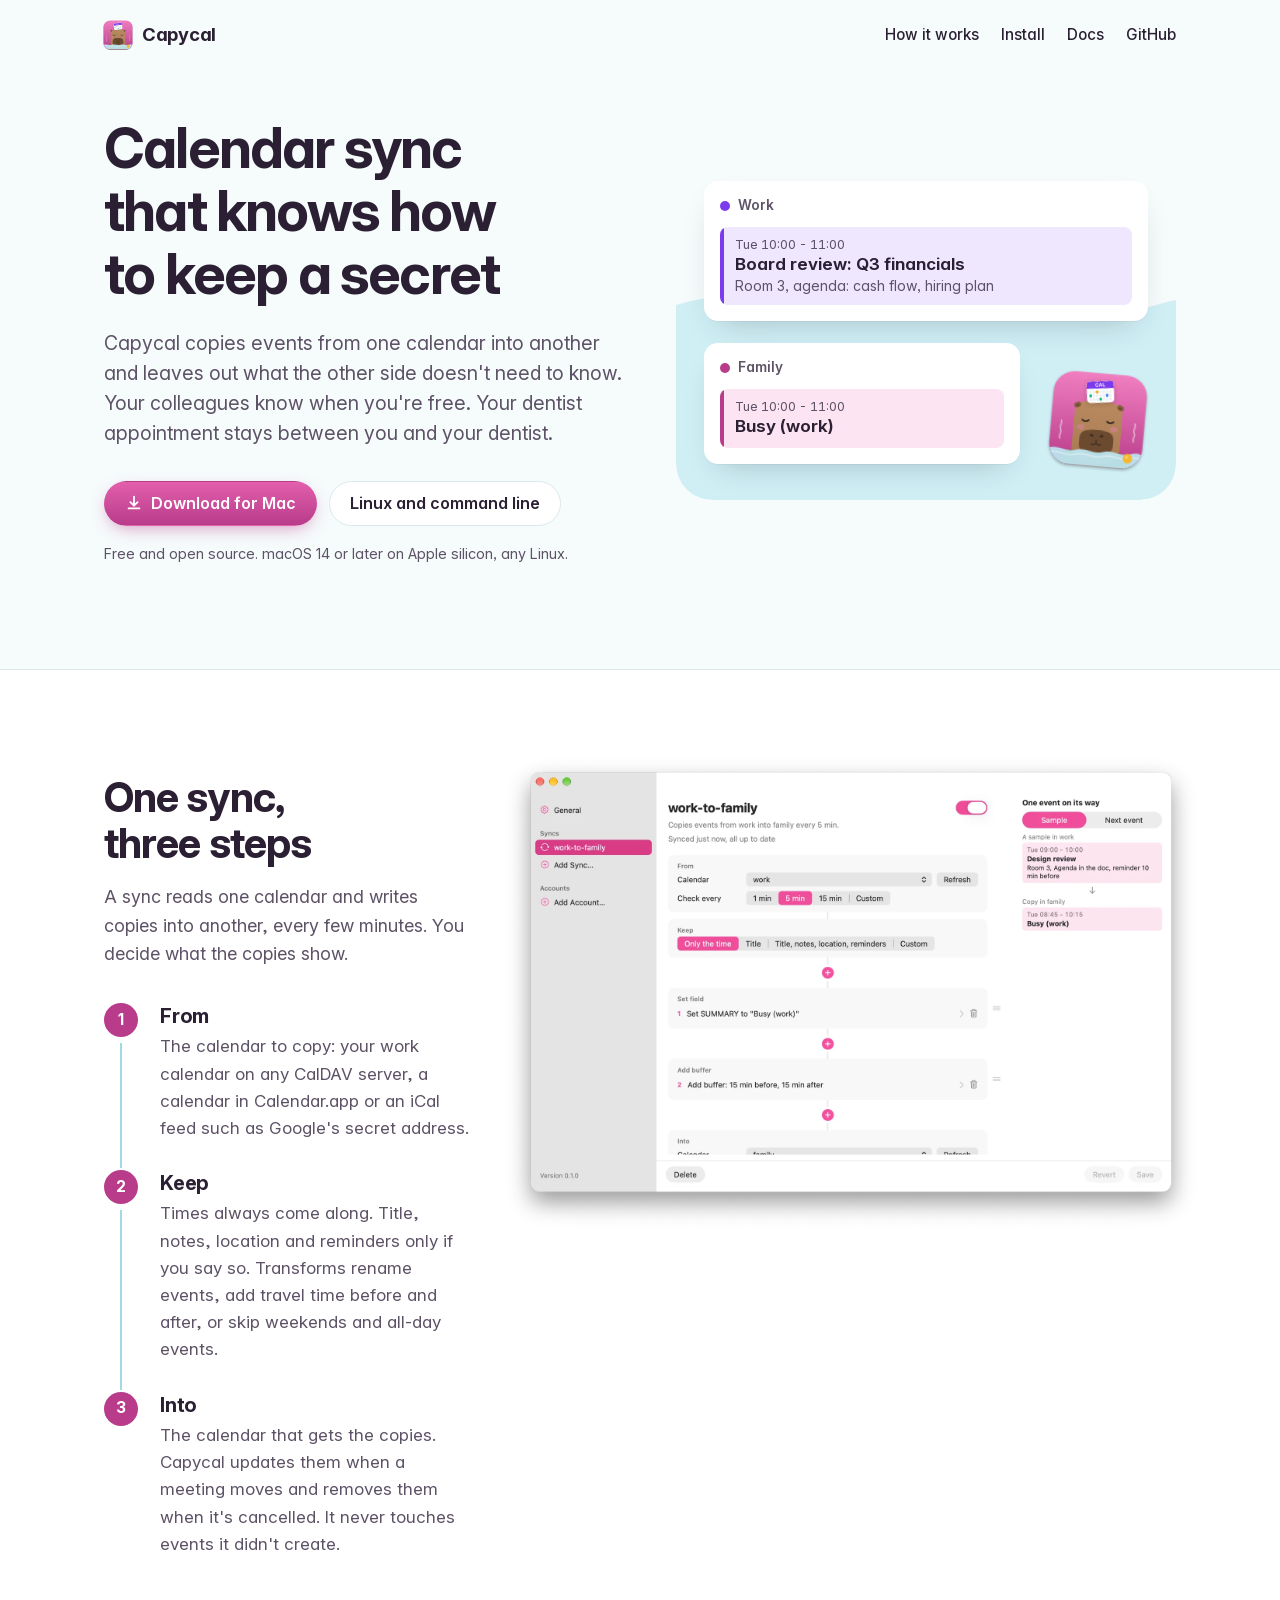
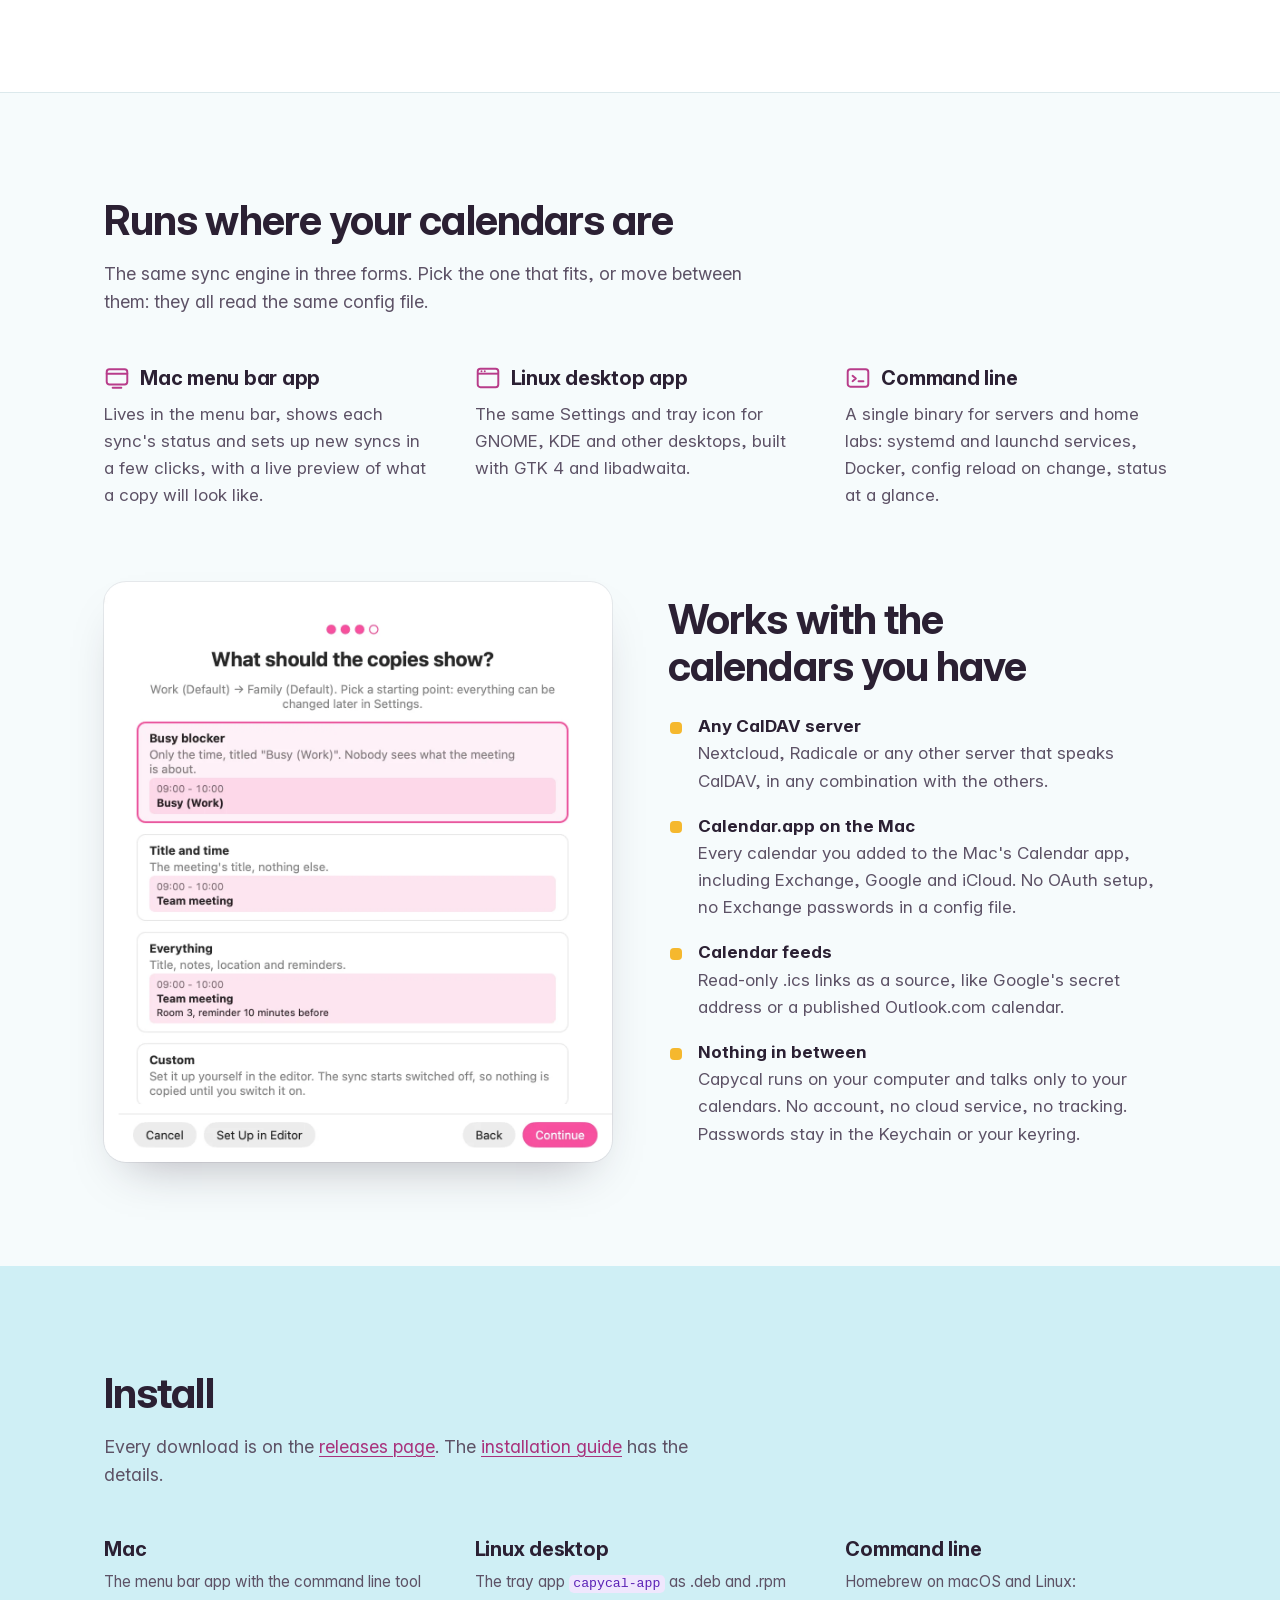
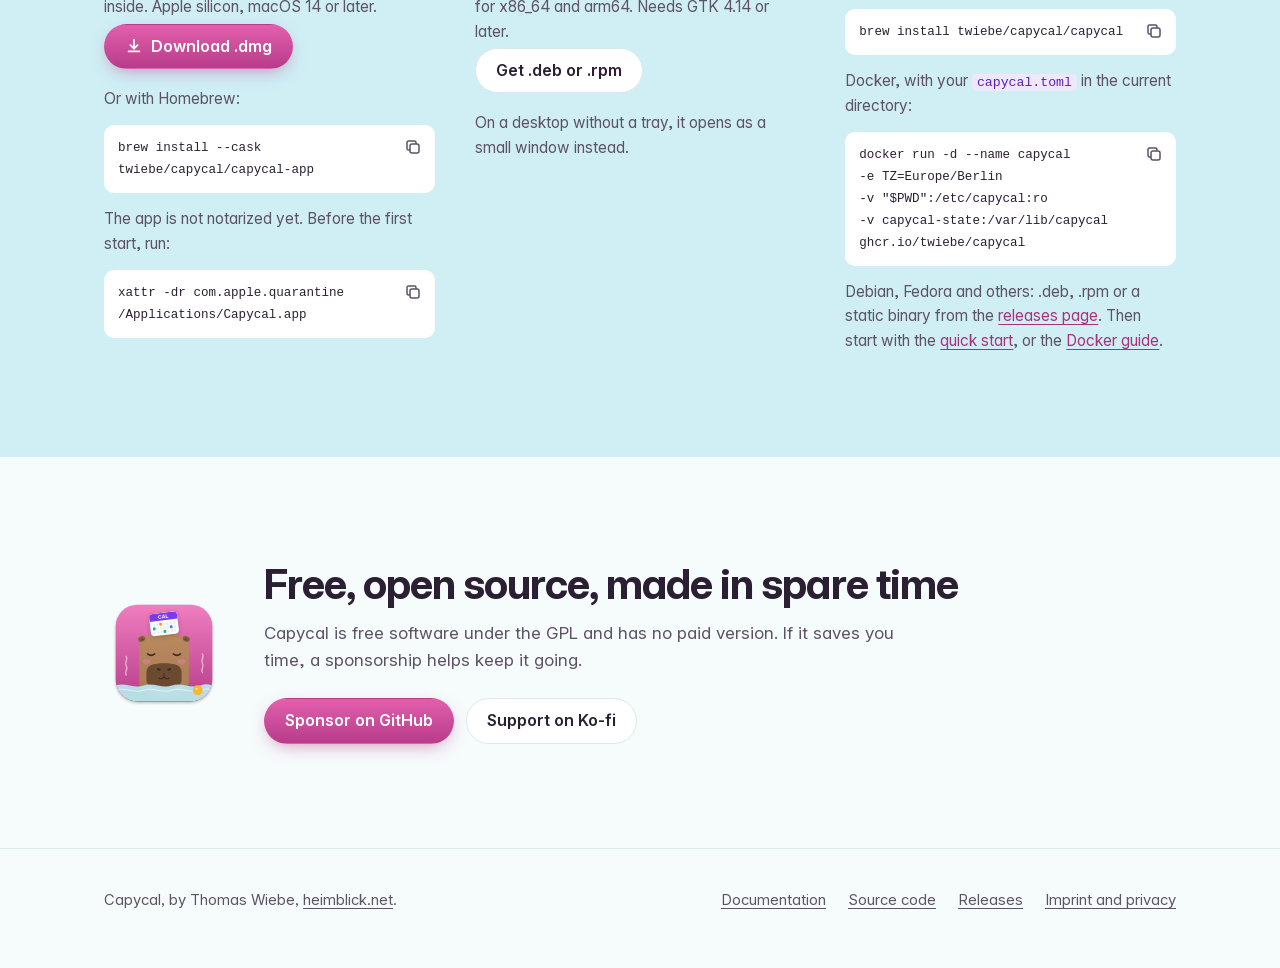
==== index.html @ a3ecf4fa "Wrap install commands only between their arguments The Docker command goes on one line, so it copies" ====
<!doctype html>
<html lang="en">
<head>
<meta charset="utf-8">
<meta name="viewport" content="width=device-width, initial-scale=1">
<title>Capycal - calendar sync that keeps a secret</title>
<meta name="description" content="Capycal copies events from one calendar into another and leaves out what the other side doesn't need to know. Menu bar app for the Mac, tray app for Linux, CLI for servers. Free and open source.">
<meta property="og:title" content="Capycal">
<meta property="og:description" content="Calendar sync that knows how to keep a secret.">
<meta property="og:image" content="https://capycal.app/assets/icon-256.png">
<meta property="og:url" content="https://capycal.app/">
<meta name="theme-color" content="#f6fbfc">
<link rel="icon" href="assets/favicon.svg" type="image/svg+xml">
<link rel="icon" href="assets/favicon.png" type="image/png">
<link rel="preload" href="assets/fonts/InterVariable.woff2" as="font" type="font/woff2" crossorigin>
<link rel="stylesheet" href="assets/site.css">
</head>
<body>
<a class="skip" href="#main">Skip to content</a>

<header class="site-header">
  <div class="wrap">
    <a class="brand" href="./"><img src="assets/icon.svg" alt="" width="36" height="36">Capycal</a>
    <nav class="site-nav" aria-label="Main">
      <a href="#how">How it works</a>
      <a href="#install">Install</a>
      <a href="docs/">Docs</a>
      <a href="https://github.com/twiebe/capycal">GitHub</a>
    </nav>
  </div>
</header>

<main id="main">
  <section class="hero">
    <div class="wrap">
      <div class="hero-text">
        <h1>Calendar sync that knows how to keep a secret</h1>
        <p class="lead">Capycal copies events from one calendar into another and leaves out what the other side doesn't need to know. Your colleagues know when you're free. Your dentist appointment stays between you and your dentist.</p>
        <div class="hero-actions">
          <a class="button button-primary" href="https://github.com/twiebe/capycal/releases/latest">
            <svg viewBox="0 0 20 20" aria-hidden="true"><path d="M10 3v10m0 0l-4-4m4 4l4-4M4 16h12" fill="none" stroke="currentColor" stroke-width="2" stroke-linecap="round" stroke-linejoin="round"/></svg>
            Download for Mac
          </a>
          <a class="button button-quiet" href="#install">Linux and command line</a>
        </div>
        <p class="hero-note">Free and open source. macOS 14 or later on Apple silicon, any Linux.</p>
      </div>

      <div class="spring" aria-label="Example: a meeting in the Work calendar is copied into the Family calendar as Busy (work)" role="img">
        <div class="calendars" aria-hidden="true">
          <div class="calendar">
            <div class="calendar-name">Work</div>
            <div class="event">
              <span class="event-time">Tue 10:00 - 11:00</span>
              <span class="event-title">Board review: Q3 financials</span>
              <span class="event-detail">Room 3, agenda: cash flow, hiring plan</span>
            </div>
          </div>
              <div class="family-row">
          <div class="calendar calendar-family">
            <svg class="wisps" viewBox="0 0 160 70"><path d="M30 66c-10-12 10-18 0-30s8-18 2-28"/><path d="M80 66c-10-12 10-18 0-30s8-18 2-28"/><path d="M130 66c-10-12 10-18 0-30s8-18 2-28"/></svg>
            <div class="calendar-name">Family</div>
            <div class="event">
              <span class="event-time">Tue 10:00 - 11:00</span>
              <span class="event-titles">
                <span class="event-title private">Board review: Q3 financials</span>
                <span class="event-title event-busy">Busy (work)</span>
              </span>
              <span class="event-more"><span class="event-detail private">Room 3, agenda: cash flow, hiring plan</span></span>
            </div>
          </div>
          <img class="spring-icon" src="assets/icon.svg" alt="" width="128" height="128">
          </div>
        </div>
      </div>
    </div>
  </section>

  <section class="section how" id="how">
    <div class="wrap">
      <div>
        <div class="section-head">
          <h2>One sync, three steps</h2>
          <p>A sync reads one calendar and writes copies into another, every few minutes. You decide what the copies show.</p>
        </div>
        <ol class="steps">
          <li>
            <h3>From</h3>
            <p>The calendar to copy: your work calendar on any CalDAV server, a calendar in Calendar.app or an iCal feed such as Google's secret address.</p>
          </li>
          <li>
            <h3>Keep</h3>
            <p>Times always come along. Title, notes, location and reminders only if you say so. Transforms rename events, add travel time before and after, or skip weekends and all-day events.</p>
          </li>
          <li>
            <h3>Into</h3>
            <p>The calendar that gets the copies. Capycal updates them when a meeting moves and removes them when it's cancelled. It never touches events it didn't create.</p>
          </li>
        </ol>
      </div>
      <figure class="shot shot-window">
        <img src="assets/shots/settings.webp" width="1818" height="1248" alt="Capycal Settings on the Mac: the sync work-to-family copies events from work into family every 5 minutes, keeps only the time, sets the title to Busy (work) and adds 15 minutes before and after. A preview shows Design review from 09:00 to 10:00 becoming Busy (work) from 08:45 to 10:15." loading="lazy">
      </figure>
    </div>
  </section>

  <section class="section" id="features">
    <div class="wrap">
      <div class="section-head">
        <h2>Runs where your calendars are</h2>
        <p>The same sync engine in three forms. Pick the one that fits, or move between them: they all read the same config file.</p>
      </div>
      <div class="platforms">
        <div class="platform">
          <h3><svg viewBox="0 0 24 24" aria-hidden="true"><rect x="2.5" y="4" width="19" height="14" rx="2.5" fill="none" stroke="currentColor" stroke-width="1.8"/><path d="M2.5 8h19M8 21h8" fill="none" stroke="currentColor" stroke-width="1.8" stroke-linecap="round"/></svg>Mac menu bar app</h3>
          <p>Lives in the menu bar, shows each sync's status and sets up new syncs in a few clicks, with a live preview of what a copy will look like.</p>
        </div>
        <div class="platform">
          <h3><svg viewBox="0 0 24 24" aria-hidden="true"><rect x="2.5" y="3.5" width="19" height="17" rx="2.5" fill="none" stroke="currentColor" stroke-width="1.8"/><path d="M2.5 8h19" fill="none" stroke="currentColor" stroke-width="1.8"/><circle cx="6" cy="5.8" r="0.9" fill="currentColor"/><circle cx="9" cy="5.8" r="0.9" fill="currentColor"/></svg>Linux desktop app</h3>
          <p>The same Settings and tray icon for GNOME, KDE and other desktops, built with GTK 4 and libadwaita.</p>
        </div>
        <div class="platform">
          <h3><svg viewBox="0 0 24 24" aria-hidden="true"><rect x="2.5" y="4" width="19" height="16" rx="2.5" fill="none" stroke="currentColor" stroke-width="1.8"/><path d="M7 10l3 2.5L7 15M12.5 15H17" fill="none" stroke="currentColor" stroke-width="1.8" stroke-linecap="round" stroke-linejoin="round"/></svg>Command line</h3>
          <p>A single binary for servers and home labs: systemd and launchd services, Docker, config reload on change, status at a glance.</p>
        </div>
      </div>

      <div class="sources">
        <figure class="shot shot-sheet">
          <img src="assets/shots/wizard.webp" width="1120" height="1280" alt="The new sync assistant asks what the copies should show: Busy blocker (only the time, titled Busy (Work)), Title and time, Everything, or Custom. Each choice shows a preview of the copy." loading="lazy">
        </figure>
        <div>
          <h2>Works with the calendars you have</h2>
          <ul class="facts">
            <li><strong>Any CalDAV server</strong><span>Nextcloud, Radicale or any other server that speaks CalDAV, in any combination with the others.</span></li>
            <li><strong>Calendar.app on the Mac</strong><span>Every calendar you added to the Mac's Calendar app, including Exchange, Google and iCloud. No OAuth setup, no Exchange passwords in a config file.</span></li>
            <li><strong>Calendar feeds</strong><span>Read-only .ics links as a source, like Google's secret address or a published Outlook.com calendar.</span></li>
            <li><strong>Nothing in between</strong><span>Capycal runs on your computer and talks only to your calendars. No account, no cloud service, no tracking. Passwords stay in the Keychain or your keyring.</span></li>
          </ul>
        </div>
      </div>
    </div>
  </section>

  <section class="section install" id="install">
    <div class="wrap">
      <div class="section-head">
        <h2>Install</h2>
        <p>Every download is on the <a href="https://github.com/twiebe/capycal/releases/latest">releases page</a>. The <a href="docs/installation.html">installation guide</a> has the details.</p>
      </div>
      <div class="install-grid">
        <div>
          <h3>Mac</h3>
          <p>The menu bar app with the command line tool inside. Apple silicon, macOS 14 or later.</p>
          <a class="button button-primary" href="https://github.com/twiebe/capycal/releases/latest">
            <svg viewBox="0 0 20 20" aria-hidden="true"><path d="M10 3v10m0 0l-4-4m4 4l4-4M4 16h12" fill="none" stroke="currentColor" stroke-width="2" stroke-linecap="round" stroke-linejoin="round"/></svg>
            Download .dmg
          </a>
          <p>Or with Homebrew:</p>
          <div class="cmd"><pre><code>brew install --cask <span>twiebe/capycal/capycal-app</span></code></pre></div>
          <p>The app is not notarized yet. Before the first start, run:</p>
          <div class="cmd"><pre><code>xattr -dr com.apple.quarantine /Applications/Capycal.app</code></pre></div>
        </div>
        <div>
          <h3>Linux desktop</h3>
          <p>The tray app <code>capycal-app</code> as .deb and .rpm for x86_64 and arm64. Needs GTK 4.14 or later.</p>
          <a class="button button-quiet" href="https://github.com/twiebe/capycal/releases/latest">Get .deb or .rpm</a>
          <p>On a desktop without a tray, it opens as a small window instead.</p>
        </div>
        <div>
          <h3>Command line</h3>
          <p>Homebrew on macOS and Linux:</p>
          <div class="cmd"><pre><code>brew install twiebe/capycal/capycal</code></pre></div>
          <p>Docker, with your <code>capycal.toml</code> in the current directory:</p>
          <div class="cmd"><pre><code><span>docker run -d</span> <span>--name capycal</span> <span>-e TZ=Europe/Berlin</span> <span>-v "$PWD":/etc/capycal:ro</span> <span>-v capycal-state:/var/lib/capycal</span> <span>ghcr.io/twiebe/capycal</span></code></pre></div>
          <p>Debian, Fedora and others: .deb, .rpm or a static binary from the <a href="https://github.com/twiebe/capycal/releases/latest">releases page</a>. Then start with the <a href="docs/cli/quick-start.html">quick start</a>, or the <a href="docs/cli/server.html#docker">Docker guide</a>.</p>
        </div>
      </div>
    </div>
  </section>

  <section class="section sponsor" id="sponsor">
    <div class="wrap">
      <img src="assets/icon.svg" alt="" width="120" height="120">
      <div>
        <h2>Free, open source, made in spare time</h2>
        <p>Capycal is free software under the GPL and has no paid version. If it saves you time, a sponsorship helps keep it going.</p>
        <div class="hero-actions">
          <a class="button button-primary" href="https://github.com/sponsors/twiebe">Sponsor on GitHub</a>
          <a class="button button-quiet" href="https://ko-fi.com/thomaswiebe">Support on Ko-fi</a>
        </div>
      </div>
    </div>
  </section>
</main>

<footer class="site-footer">
  <div class="wrap">
    <p>Capycal, by Thomas Wiebe, <a href="https://heimblick.net">heimblick.net</a>.</p>
    <nav aria-label="Footer">
      <a href="docs/">Documentation</a>
      <a href="https://github.com/twiebe/capycal">Source code</a>
      <a href="https://github.com/twiebe/capycal/releases">Releases</a>
      <a href="imprint.html">Imprint and privacy</a>
    </nav>
  </div>
</footer>

<script src="assets/copy.js" defer></script>
</body>
</html>
---- assets/site.css ----
/* Capycal website. Colors from the app icon: the pink squircle, the violet
   calendar, the capybara's fur and the hot spring it sits in. */

@font-face {
    font-family: "Inter";
    font-style: normal;
    font-weight: 100 900;
    font-display: swap;
    src: url("fonts/InterVariable.woff2") format("woff2");
}

:root {
    --steam: #f6fbfc;
    --onsen: #cfeff5;
    --onsen-deep: #9fdbe6;
    --ink: #2b2033;
    --ink-soft: #5d5266;
    --line: #dce9ec;
    --violet: #7c3aed;
    --violet-soft: #efe7fd;
    --magenta: #b83c8a;
    --magenta-text: #a8327c;
    --pink: #f07ec0;
    --pink-soft: #fce4f2;
    --yuzu: #f5b82e;
    --fur: #a87a52;
    --white: #ffffff;
    --radius: 14px;
    --wrap: 1120px;
}

*,
*::before,
*::after {
    box-sizing: border-box;
}

html {
    -webkit-text-size-adjust: 100%;
    scroll-padding-top: 24px;
}

body {
    margin: 0;
    background: var(--steam);
    color: var(--ink);
    font-family: "Inter", system-ui, -apple-system, "Segoe UI", sans-serif;
    font-feature-settings: "cv11", "ss03";
    font-size: 17px;
    line-height: 1.6;
}

img {
    max-width: 100%;
    height: auto;
}

a {
    color: var(--magenta-text);
    text-underline-offset: 0.18em;
    text-decoration-thickness: 1px;
}
a:hover {
    text-decoration-thickness: 2px;
}

:focus-visible {
    outline: 3px solid var(--violet);
    outline-offset: 3px;
    border-radius: 6px;
}

h1,
h2,
h3 {
    font-optical-sizing: auto;
    font-weight: 700;
    line-height: 1.12;
    letter-spacing: -0.022em;
    margin: 0;
    text-wrap: balance;
}
h1 {
    font-size: clamp(2.3rem, 1.5rem + 3vw, 3.5rem);
    letter-spacing: -0.032em;
}
h2 {
    font-size: clamp(1.9rem, 1.3rem + 2vw, 2.6rem);
}
h3 {
    font-size: 1.25rem;
    letter-spacing: -0.012em;
}
p {
    margin: 0;
}

code,
pre {
    font-family: ui-monospace, "SF Mono", "Cascadia Code", Menlo, Consolas, monospace;
    font-size: 0.86em;
}
:not(pre) > code {
    background: var(--violet-soft);
    color: #5b21b6;
    padding: 0.1em 0.35em;
    border-radius: 5px;
}

.wrap {
    max-width: var(--wrap);
    margin: 0 auto;
    padding: 0 24px;
}

.skip {
    position: absolute;
    left: -999px;
}
.skip:focus {
    left: 16px;
    top: 16px;
    z-index: 10;
    background: var(--white);
    padding: 8px 12px;
}

/* Header */

.site-header .wrap {
    display: flex;
    align-items: center;
    gap: 24px;
    padding-top: 20px;
    padding-bottom: 20px;
}
.brand {
    display: flex;
    align-items: center;
    gap: 10px;
    color: var(--ink);
    font-weight: 700;
    font-size: 1.15rem;
    letter-spacing: -0.015em;
    text-decoration: none;
    margin-right: auto;
}
.brand img {
    width: 36px;
    height: 36px;
    margin: -4px;
}
.site-nav {
    display: flex;
    gap: 22px;
    font-size: 0.95rem;
    font-weight: 500;
}
.site-nav a {
    color: var(--ink);
    text-decoration: none;
}
.site-nav a:hover {
    color: var(--magenta-text);
}

/* Buttons */

.button {
    display: inline-flex;
    align-items: center;
    gap: 8px;
    padding: 12px 20px;
    border-radius: 999px;
    font-weight: 600;
    font-size: 1rem;
    line-height: 1.2;
    text-decoration: none;
    border: 1.5px solid transparent;
    transition: transform 0.12s ease, box-shadow 0.12s ease;
}
.button:hover {
    transform: translateY(-1px);
}
.button-primary {
    background: linear-gradient(180deg, #e25fac 0%, var(--magenta) 100%);
    color: var(--white);
    box-shadow: 0 6px 18px -6px rgba(184, 60, 138, 0.6);
}
.button-primary:hover {
    box-shadow: 0 10px 22px -8px rgba(184, 60, 138, 0.7);
}
.button-quiet {
    background: var(--white);
    color: var(--ink);
    border-color: var(--line);
}
.button-quiet:hover {
    border-color: var(--pink);
}
.button svg {
    width: 18px;
    height: 18px;
    flex: none;
}

/* Hero */

.hero {
    position: relative;
    padding: 48px 0 104px;
}
.hero .wrap {
    display: grid;
    grid-template-columns: minmax(0, 1.05fr) minmax(0, 1fr);
    gap: 48px;
    align-items: center;
}
.hero h1 {
    max-width: 13em;
}
.lead {
    margin-top: 22px;
    font-size: 1.22rem;
    line-height: 1.55;
    color: var(--ink-soft);
    max-width: 32em;
}
.hero-actions {
    display: flex;
    flex-wrap: wrap;
    gap: 12px;
    margin-top: 32px;
}
.hero-note {
    margin-top: 16px;
    font-size: 0.9rem;
    color: var(--ink-soft);
}

/* The hot spring: an aqua pool with a wavy surface. The capybara sits in it
   next to the copy and watches a private meeting turn into a busy block */
.spring {
    position: relative;
    align-self: start;
    margin-top: 64px;
    padding: 0 28px 36px;
}
.spring::before {
    content: "";
    position: absolute;
    inset: 112px 0 0 0;
    background: var(--onsen);
    border-radius: 0 0 36px 36px;
    -webkit-mask: url("wave.svg") top left / 240px 24px repeat-x, linear-gradient(#000, #000) 0 23px / 100% 100% no-repeat;
    mask: url("wave.svg") top left / 240px 24px repeat-x, linear-gradient(#000, #000) 0 23px / 100% 100% no-repeat;
}
.family-row {
    display: flex;
    align-items: flex-end;
    gap: 20px;
}
.family-row .calendar {
    flex: 1;
}
.spring-icon {
    flex: none;
    width: 116px;
    height: 116px;
    margin: 0 -8px -14px 0;
    transform: rotate(5deg);
}
.calendars {
    position: relative;
    display: grid;
    gap: 22px;
}
.calendar {
    background: var(--white);
    border-radius: var(--radius);
    padding: 14px 16px 16px;
    box-shadow: 0 1px 0 rgba(43, 32, 51, 0.04), 0 14px 32px -16px rgba(43, 32, 51, 0.28);
}
.calendar-name {
    display: flex;
    align-items: center;
    gap: 8px;
    font-size: 0.85rem;
    font-weight: 600;
    color: var(--ink-soft);
    margin-bottom: 10px;
}
.calendar-name::before {
    content: "";
    width: 10px;
    height: 10px;
    border-radius: 50%;
    background: var(--dot, var(--violet));
}
.calendar-family {
    --dot: var(--magenta);
}
.event {
    position: relative;
    display: grid;
    border-radius: 8px;
    padding: 9px 12px 10px 15px;
    background: var(--violet-soft);
    line-height: 1.35;
    overflow: hidden;
}
.event::before {
    content: "";
    position: absolute;
    inset: 0 auto 0 0;
    width: 4px;
    background: var(--violet);
}
.event-time {
    font-size: 0.8rem;
    color: var(--ink-soft);
    font-variant-numeric: tabular-nums;
}
.event-title {
    font-weight: 650;
}
.event-detail {
    font-size: 0.88rem;
    color: var(--ink-soft);
}
.calendar-family .event {
    background: var(--pink-soft);
}
.calendar-family .event::before {
    background: var(--magenta);
}
.calendar {
    position: relative;
}
.event-titles {
    display: grid;
}
.event-titles > * {
    grid-area: 1 / 1;
}
.event-more {
    display: grid;
    grid-template-rows: 0fr;
}
.event-more > * {
    min-height: 0;
    overflow: hidden;
}

/* One load sequence: the copy arrives with all details, then everything
   private steams off and "Busy (work)" stays */
.calendar-family .private {
    visibility: hidden;
}
@media (prefers-reduced-motion: no-preference) {
    .calendar-family {
        animation: arrive 0.7s cubic-bezier(0.2, 0.8, 0.2, 1) 0.4s both;
    }
    .calendar-family .private {
        visibility: visible;
        animation: steam 1s ease-in 1.6s both;
    }
    .calendar-family .event-more .private {
        animation-delay: 1.8s;
    }
    .event-more {
        animation: collapse 0.5s ease-in-out 2.6s both;
    }
    .event-busy {
        animation: settle 0.7s ease-out 2.2s both;
    }
    .wisps path {
        animation: wisp 2.2s ease-out 1.6s both;
    }
    .wisps path:nth-child(2) { animation-delay: 1.85s; }
    .wisps path:nth-child(3) { animation-delay: 2.1s; }
}
@keyframes collapse {
    from { grid-template-rows: 1fr; }
}
@keyframes arrive {
    from { opacity: 0; transform: translateY(-28px); }
}
@keyframes steam {
    to { opacity: 0; transform: translateY(-22px); filter: blur(6px); }
}
@keyframes settle {
    from { opacity: 0; }
}
@keyframes wisp {
    0% { opacity: 0; stroke-dashoffset: 60; }
    35% { opacity: 0.9; }
    100% { opacity: 0; stroke-dashoffset: 0; transform: translateY(-26px); }
}
.wisps {
    position: absolute;
    left: 40px;
    top: -56px;
    width: 160px;
    height: 70px;
    pointer-events: none;
}
.wisps path {
    fill: none;
    stroke: #ffffff;
    stroke-width: 4;
    stroke-linecap: round;
    stroke-dasharray: 60;
    opacity: 0;
}

/* Sections */

.section {
    padding: 104px 0;
}
.section-head {
    max-width: 640px;
    margin-bottom: 48px;
}
.section-head p {
    margin-top: 16px;
    font-size: 1.12rem;
    color: var(--ink-soft);
}

/* How it works: the same From, Keep, Into pipeline as in Settings */

.how {
    background: var(--white);
    border-top: 1px solid var(--line);
    border-bottom: 1px solid var(--line);
}
.how .wrap {
    display: grid;
    grid-template-columns: minmax(0, 0.72fr) minmax(0, 1.28fr);
    gap: 56px;
    align-items: start;
}
.how .section-head {
    margin-bottom: 36px;
}
.steps {
    list-style: none;
    margin: 0;
    padding: 0;
    counter-reset: step;
}
.steps li {
    position: relative;
    counter-increment: step;
    padding: 0 0 30px 56px;
}
.steps li::before {
    content: counter(step);
    position: absolute;
    left: 0;
    top: -2px;
    width: 34px;
    height: 34px;
    border-radius: 50%;
    display: grid;
    place-items: center;
    background: var(--magenta);
    color: var(--white);
    font-weight: 700;
    font-size: 0.95rem;
}
.steps li:not(:last-child)::after {
    content: "";
    position: absolute;
    left: 16px;
    top: 38px;
    bottom: 4px;
    width: 2px;
    background: var(--onsen-deep);
}
.steps h3 {
    margin-bottom: 6px;
}
.steps p {
    color: var(--ink-soft);
}
.shot {
    margin: 0;
}
.shot img {
    display: block;
}
.shot-window {
    margin: -24px -28px -40px -28px;
}
.shot figcaption {
    margin-top: 12px;
    font-size: 0.9rem;
    color: var(--ink-soft);
}

/* Where it runs */

.platforms {
    display: grid;
    grid-template-columns: repeat(3, minmax(0, 1fr));
    gap: 40px;
}
.platform h3 {
    display: flex;
    align-items: center;
    gap: 10px;
    margin-bottom: 10px;
}
.platform h3 svg {
    width: 26px;
    height: 26px;
    color: var(--magenta);
    flex: none;
}
.platform p {
    color: var(--ink-soft);
}

.sources {
    margin-top: 72px;
    display: grid;
    grid-template-columns: minmax(0, 1fr) minmax(0, 1fr);
    gap: 56px;
    align-items: center;
}
.facts {
    list-style: none;
    margin: 24px 0 0;
    padding: 0;
    display: grid;
    gap: 18px;
}
.facts li {
    padding-left: 30px;
    position: relative;
}
.facts li::before {
    content: "";
    position: absolute;
    left: 2px;
    top: 0.5em;
    width: 12px;
    height: 12px;
    border-radius: 4px;
    background: var(--yuzu);
}
.facts strong {
    display: block;
}
.facts span {
    color: var(--ink-soft);
}
.shot-sheet img {
    border-radius: 22px;
    box-shadow: 0 0 0 1px rgba(43, 32, 51, 0.08), 0 24px 48px -24px rgba(43, 32, 51, 0.35);
}

/* Install */

.install {
    background: var(--onsen);
}
.install-grid {
    display: grid;
    grid-template-columns: repeat(3, minmax(0, 1fr));
    gap: 40px;
}
.install-grid h3 {
    margin-bottom: 10px;
}
.install-grid p {
    color: var(--ink-soft);
    font-size: 0.96rem;
}
.install-grid p + p,
.install-grid p + .cmd,
.install-grid .cmd + p,
.install-grid .cmd + .cmd {
    margin-top: 14px;
}
.install-grid .button {
    margin: 4px 0 18px;
}
.cmd {
    position: relative;
}
.cmd pre {
    margin: 0;
    padding: 12px 44px 12px 14px;
    background: var(--white);
    color: var(--ink);
    border-radius: 10px;
    white-space: pre-wrap;
    overflow-wrap: anywhere;
    line-height: 1.5;
}
/* Break a long command only between its arguments */
.cmd pre span {
    white-space: nowrap;
}
.copy {
    position: absolute;
    top: 6px;
    right: 6px;
    width: 32px;
    height: 32px;
    border: 0;
    border-radius: 8px;
    background: transparent;
    color: var(--ink-soft);
    cursor: pointer;
    display: grid;
    place-items: center;
}
.copy:hover {
    background: var(--white);
    color: var(--magenta-text);
}
.copy svg {
    width: 16px;
    height: 16px;
}
.copy[data-done] {
    color: var(--magenta-text);
}
.install-more {
    margin-top: 40px;
    color: var(--ink-soft);
}

/* Sponsor */

.sponsor .wrap {
    display: grid;
    grid-template-columns: auto minmax(0, 1fr);
    gap: 40px;
    align-items: center;
}
.sponsor img {
    width: 120px;
    height: 120px;
}
.sponsor p {
    margin-top: 12px;
    color: var(--ink-soft);
    max-width: 38em;
}
.sponsor .hero-actions {
    margin-top: 24px;
}

/* Footer */

.site-footer {
    padding: 40px 0 56px;
    border-top: 1px solid var(--line);
    font-size: 0.92rem;
    color: var(--ink-soft);
}
.site-footer .wrap {
    display: flex;
    flex-wrap: wrap;
    gap: 12px 28px;
    align-items: center;
}
.site-footer p {
    margin-right: auto;
}
.site-footer nav {
    display: flex;
    flex-wrap: wrap;
    gap: 8px 22px;
}
.site-footer a {
    color: var(--ink-soft);
}
.site-footer a:hover {
    color: var(--magenta-text);
}

/* Text pages: imprint, 404 */

.page {
    padding: 48px 0 104px;
}
.page .wrap {
    max-width: 760px;
}
.page h1 {
    font-size: clamp(2.2rem, 1.6rem + 2vw, 3rem);
    margin-bottom: 32px;
}
.page h2 {
    font-size: 1.5rem;
    margin: 48px 0 12px;
}
.page p + p {
    margin-top: 14px;
}

@media (max-width: 920px) {
    .hero .wrap,
    .how .wrap,
    .sources {
        grid-template-columns: minmax(0, 1fr);
    }
    .hero {
        padding-bottom: 72px;
    }
    .spring {
        max-width: 560px;
        margin-top: 8px;
    }
    .platforms,
    .install-grid {
        grid-template-columns: minmax(0, 1fr);
        gap: 36px;
    }
    .shot-window {
        margin: -16px -18px -28px;
    }
}

@media (max-width: 640px) {
    body {
        font-size: 16px;
    }
    .wrap {
        padding: 0 16px;
    }
    .site-header .wrap {
        flex-wrap: wrap;
        gap: 10px 24px;
    }
    .site-nav {
        gap: 18px;
    }
    .spring {
        padding: 0 12px 24px;
    }
    .spring::before {
        border-radius: 0 0 24px 24px;
    }
    .spring-icon {
        width: 76px;
        height: 76px;
        margin: 0 -4px -8px -6px;
    }
    .section {
        padding: 72px 0;
    }
    .shot-window {
        margin: -10px -12px -18px;
    }
    .sponsor .wrap {
        grid-template-columns: minmax(0, 1fr);
        gap: 20px;
    }
    .sponsor img {
        width: 88px;
        height: 88px;
    }
}
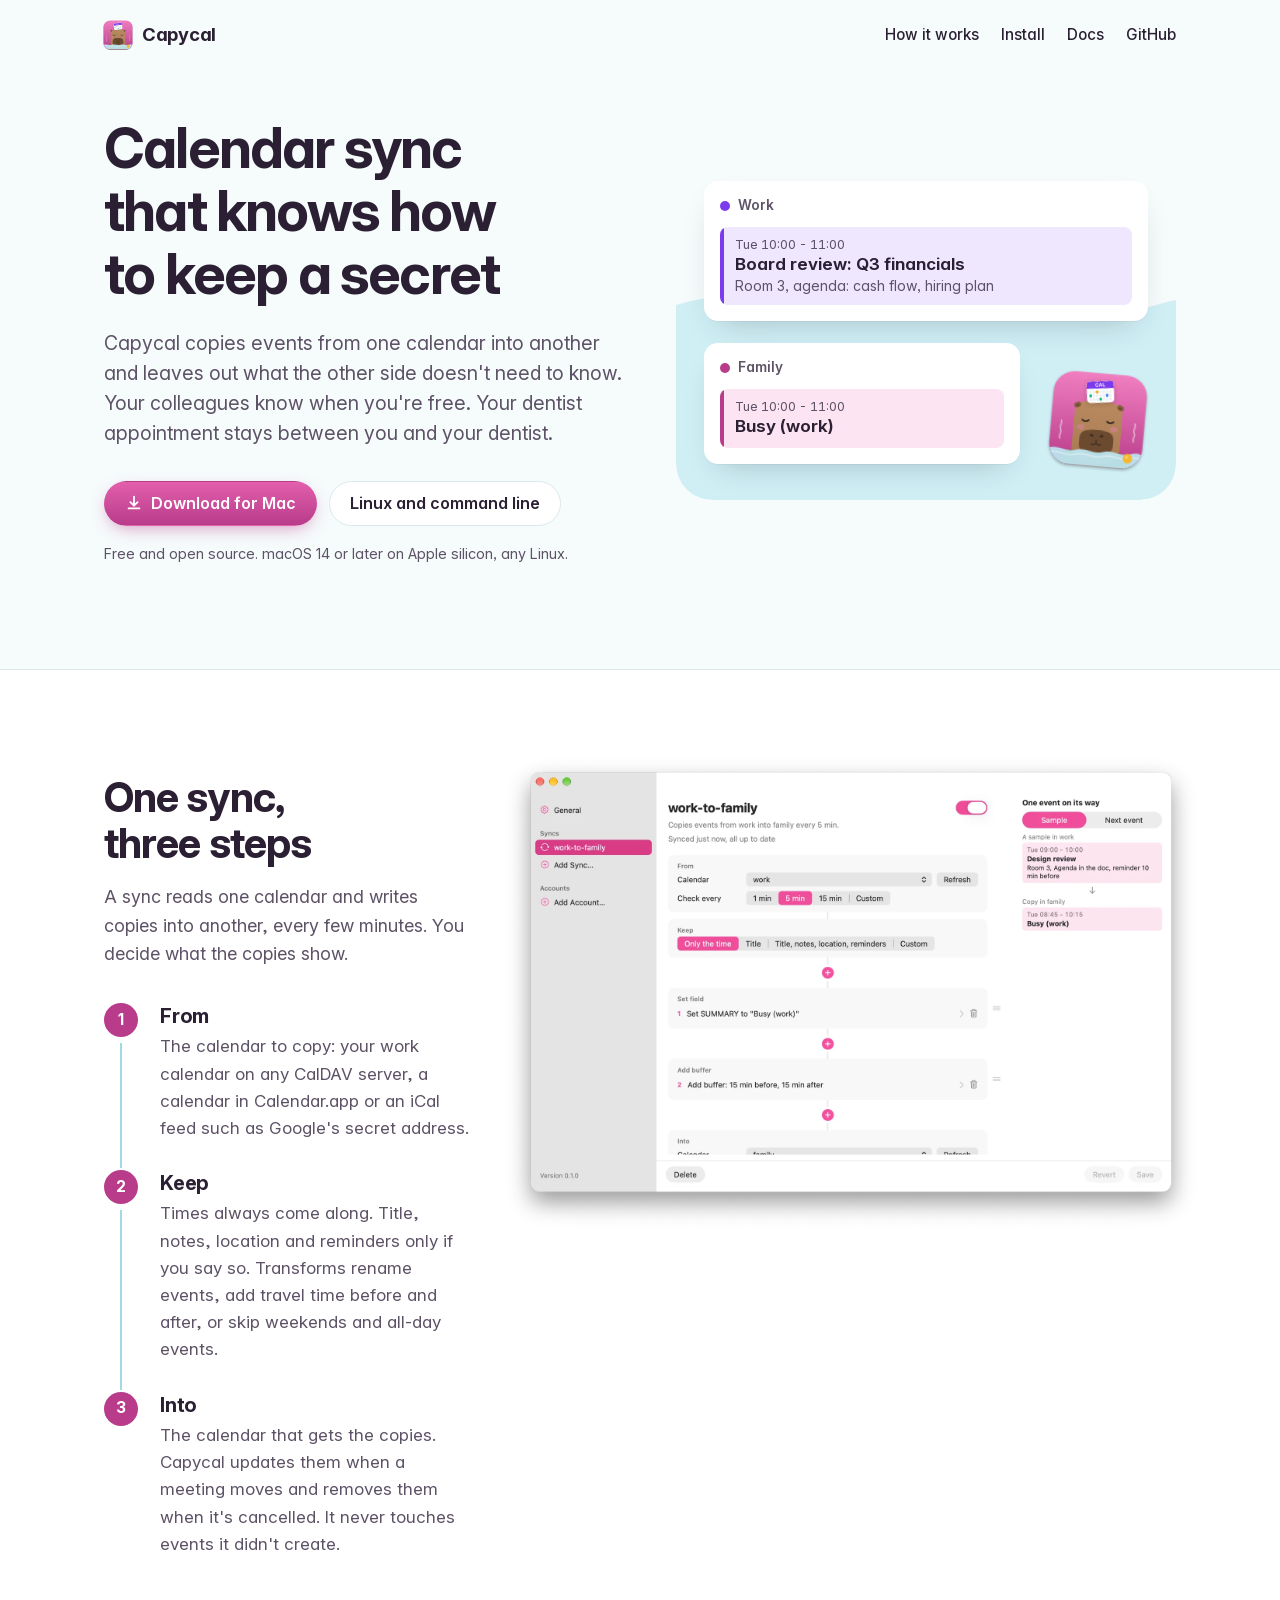
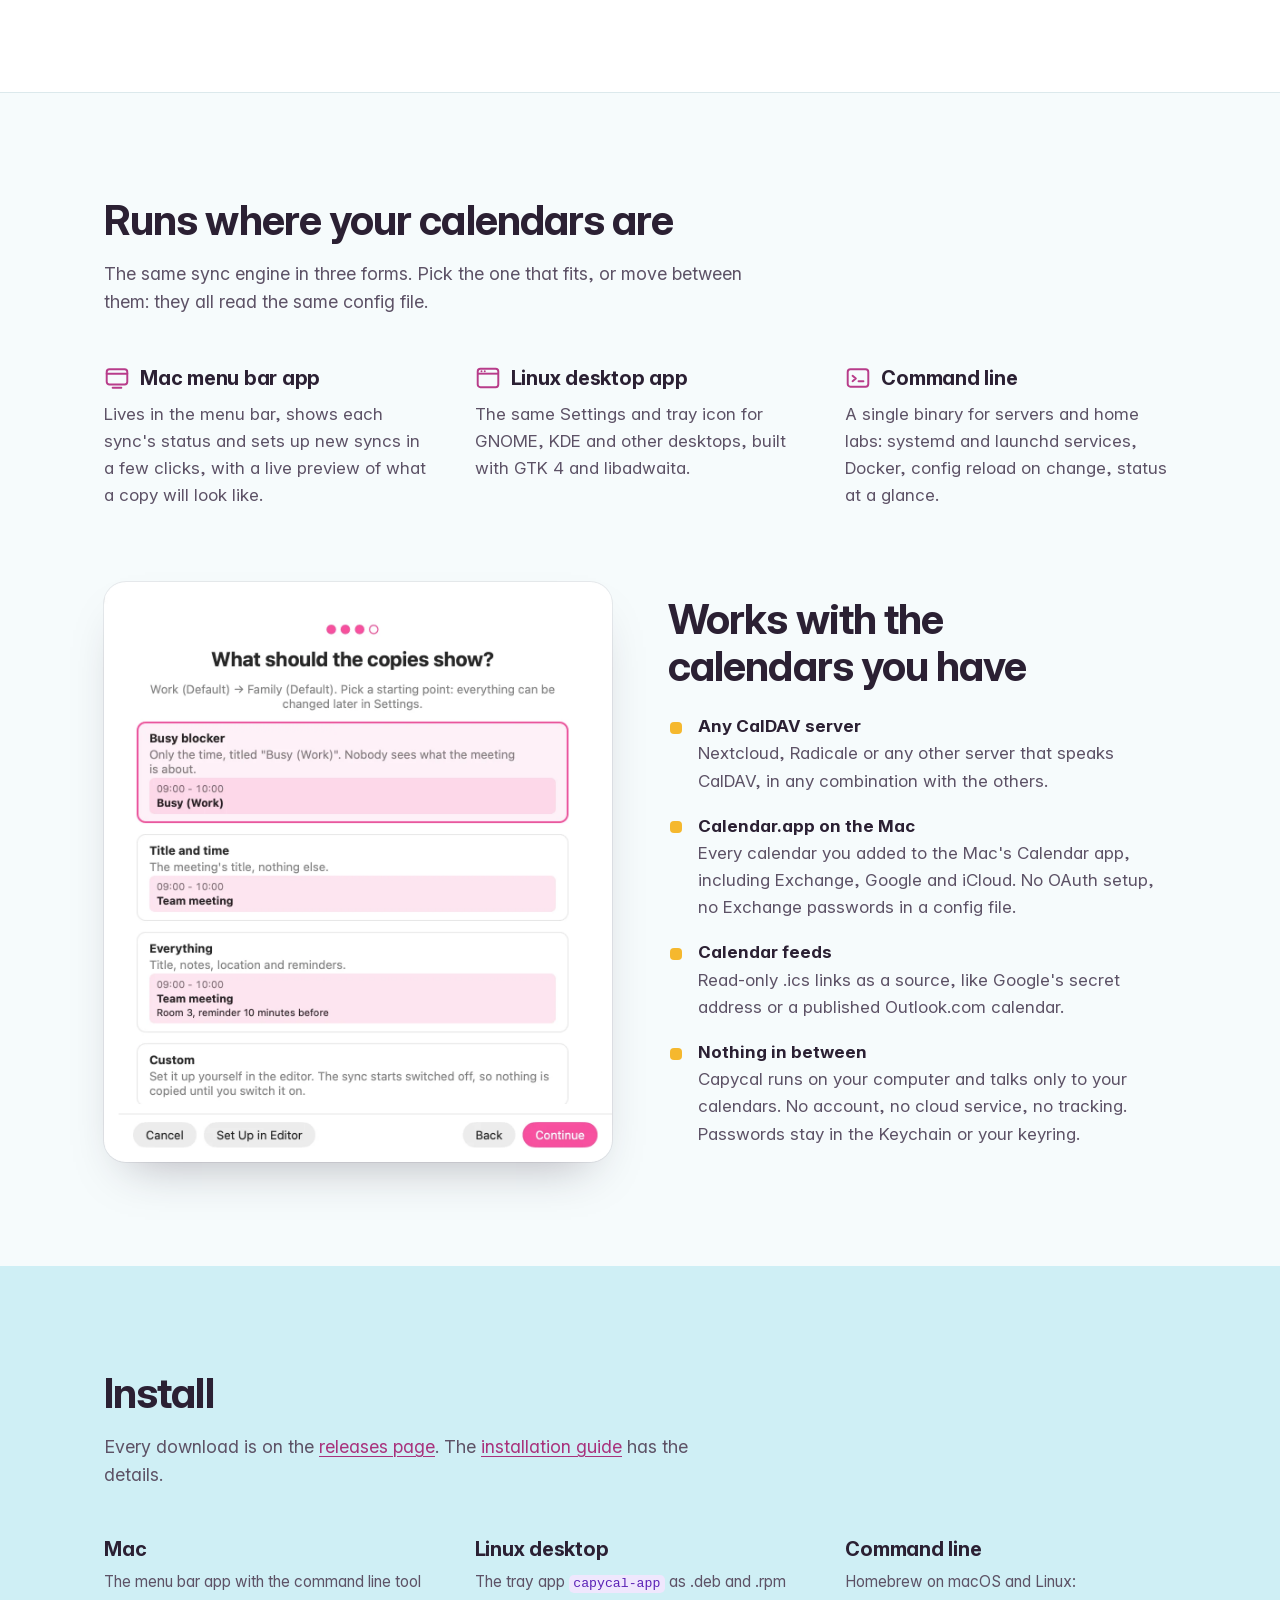
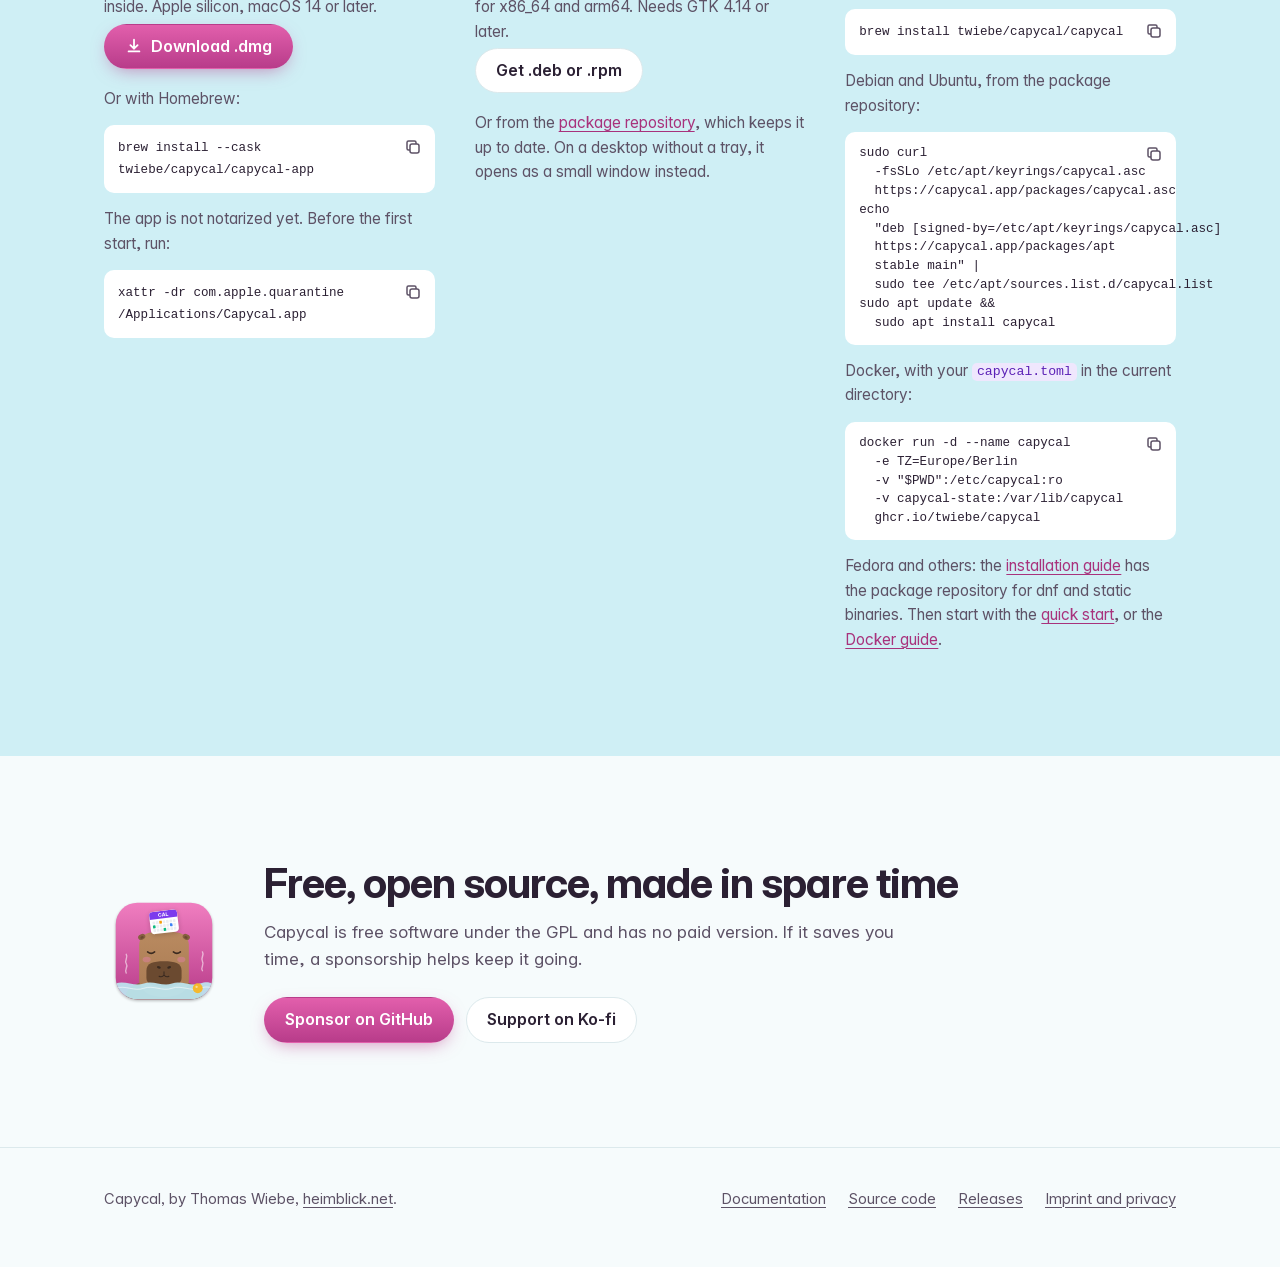
==== commit b806f8d3: "Show the APT repository in the install section Each command takes a line of its own, a wrapped one i" ====
--- a/index.html
+++ b/index.html
@@ -165,15 +165,21 @@
           <h3>Linux desktop</h3>
           <p>The tray app <code>capycal-app</code> as .deb and .rpm for x86_64 and arm64. Needs GTK 4.14 or later.</p>
           <a class="button button-quiet" href="https://github.com/twiebe/capycal/releases/latest">Get .deb or .rpm</a>
-          <p>On a desktop without a tray, it opens as a small window instead.</p>
+          <p>Or from the <a href="docs/installation.html#linux-packages">package repository</a>, which keeps it up to date. On a desktop without a tray, it opens as a small window instead.</p>
         </div>
         <div>
           <h3>Command line</h3>
           <p>Homebrew on macOS and Linux:</p>
           <div class="cmd"><pre><code>brew install twiebe/capycal/capycal</code></pre></div>
+          <p>Debian and Ubuntu, from the package repository:</p>
+          <div class="cmd"><pre><code><span class="line">sudo curl <span>-fsSLo /etc/apt/keyrings/capycal.asc</span> <span>https://capycal.app/packages/capycal.asc</span>
+</span><span class="line">echo <span>"deb [signed-by=/etc/apt/keyrings/capycal.asc]</span> <span>https://capycal.app/packages/apt</span> <span>stable main"</span> | <span>sudo tee /etc/apt/sources.list.d/capycal.list</span>
+</span><span class="line"><span>sudo apt update</span> &amp;&amp; <span>sudo apt install capycal</span>
+</span></code></pre></div>
           <p>Docker, with your <code>capycal.toml</code> in the current directory:</p>
-          <div class="cmd"><pre><code><span>docker run -d</span> <span>--name capycal</span> <span>-e TZ=Europe/Berlin</span> <span>-v "$PWD":/etc/capycal:ro</span> <span>-v capycal-state:/var/lib/capycal</span> <span>ghcr.io/twiebe/capycal</span></code></pre></div>
-          <p>Debian, Fedora and others: .deb, .rpm or a static binary from the <a href="https://github.com/twiebe/capycal/releases/latest">releases page</a>. Then start with the <a href="docs/cli/quick-start.html">quick start</a>, or the <a href="docs/cli/server.html#docker">Docker guide</a>.</p>
+          <div class="cmd"><pre><code><span class="line"><span>docker run -d</span> <span>--name capycal</span> <span>-e TZ=Europe/Berlin</span> <span>-v "$PWD":/etc/capycal:ro</span> <span>-v capycal-state:/var/lib/capycal</span> <span>ghcr.io/twiebe/capycal</span>
+</span></code></pre></div>
+          <p>Fedora and others: the <a href="docs/installation.html#linux-packages">installation guide</a> has the package repository for dnf and static binaries. Then start with the <a href="docs/cli/quick-start.html">quick start</a>, or the <a href="docs/cli/server.html#docker">Docker guide</a>.</p>
         </div>
       </div>
     </div>
--- a/assets/site.css
+++ b/assets/site.css
@@ -606,6 +606,13 @@
 .cmd pre span {
     white-space: nowrap;
 }
+/* One command per line, a wrapped one indented under its start */
+.cmd pre .line {
+    display: block;
+    white-space: normal;
+    padding-left: 2ch;
+    text-indent: -2ch;
+}
 .copy {
     position: absolute;
     top: 6px;
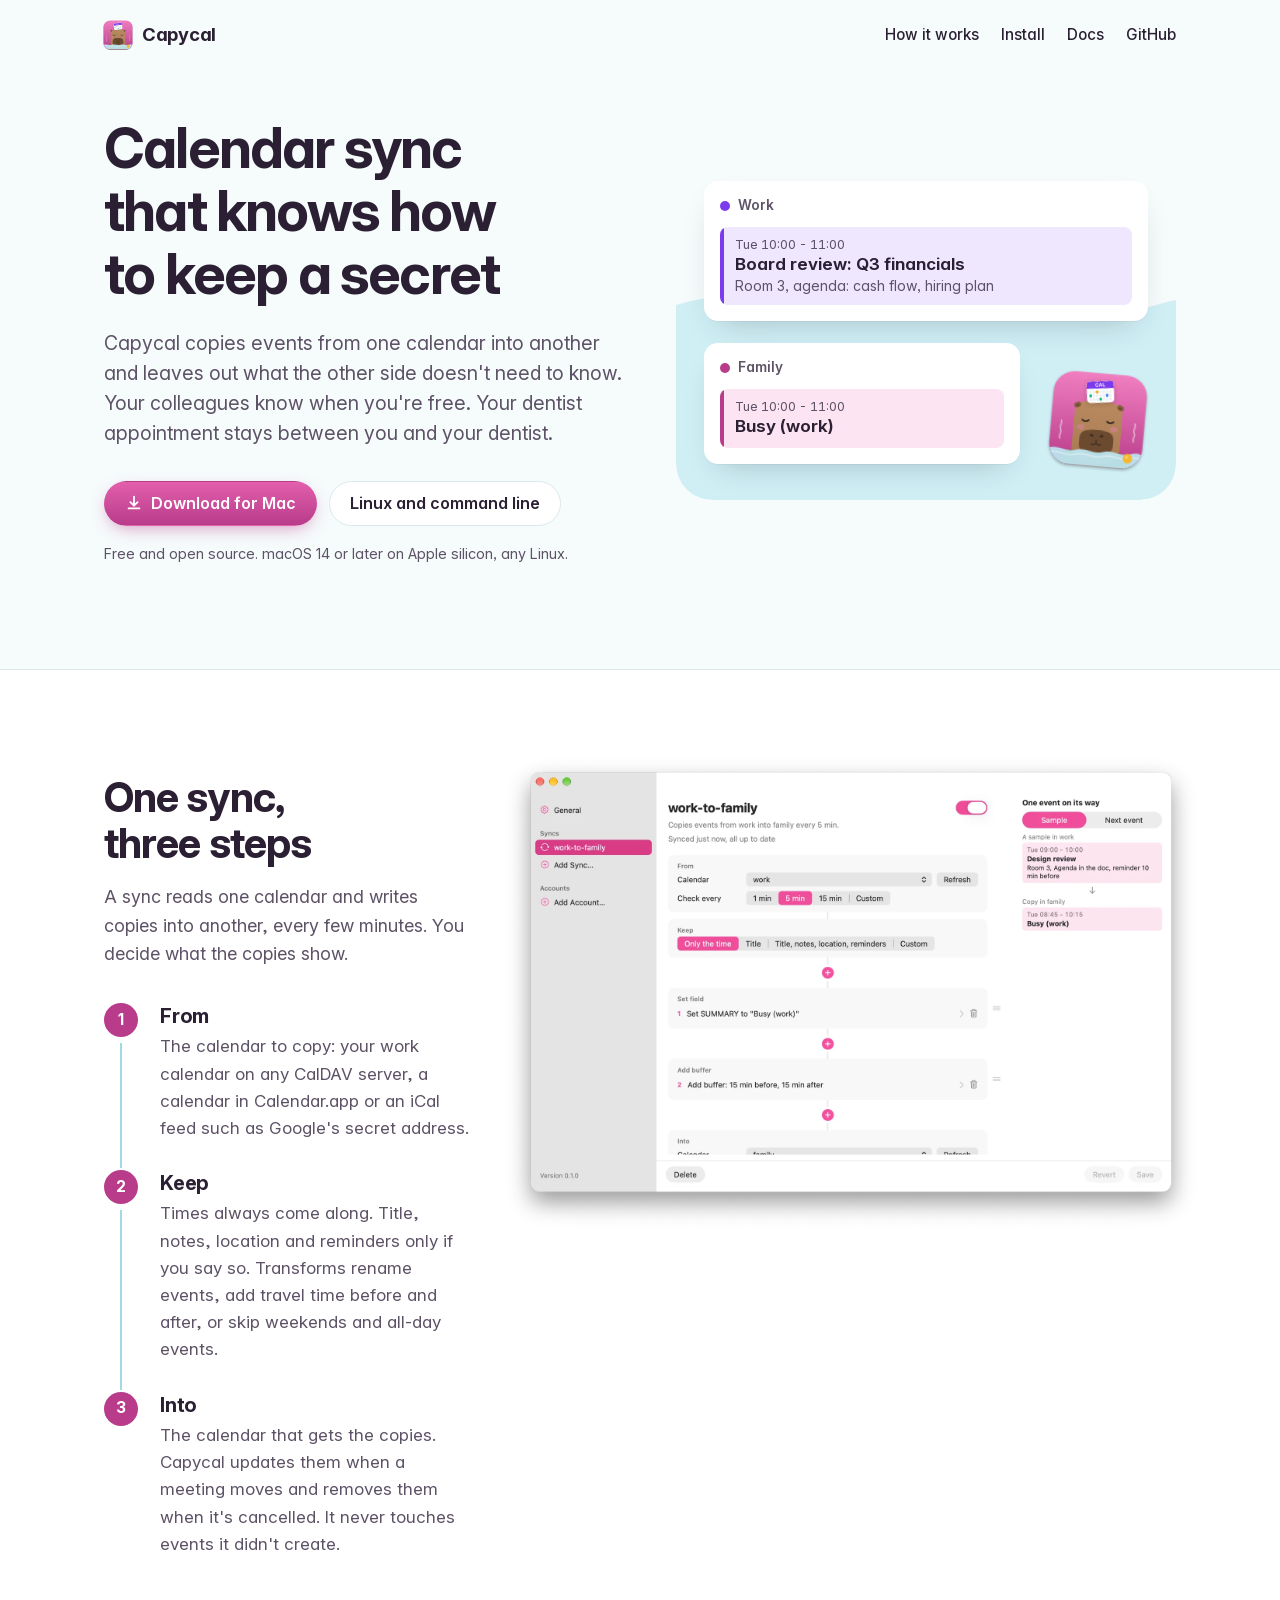
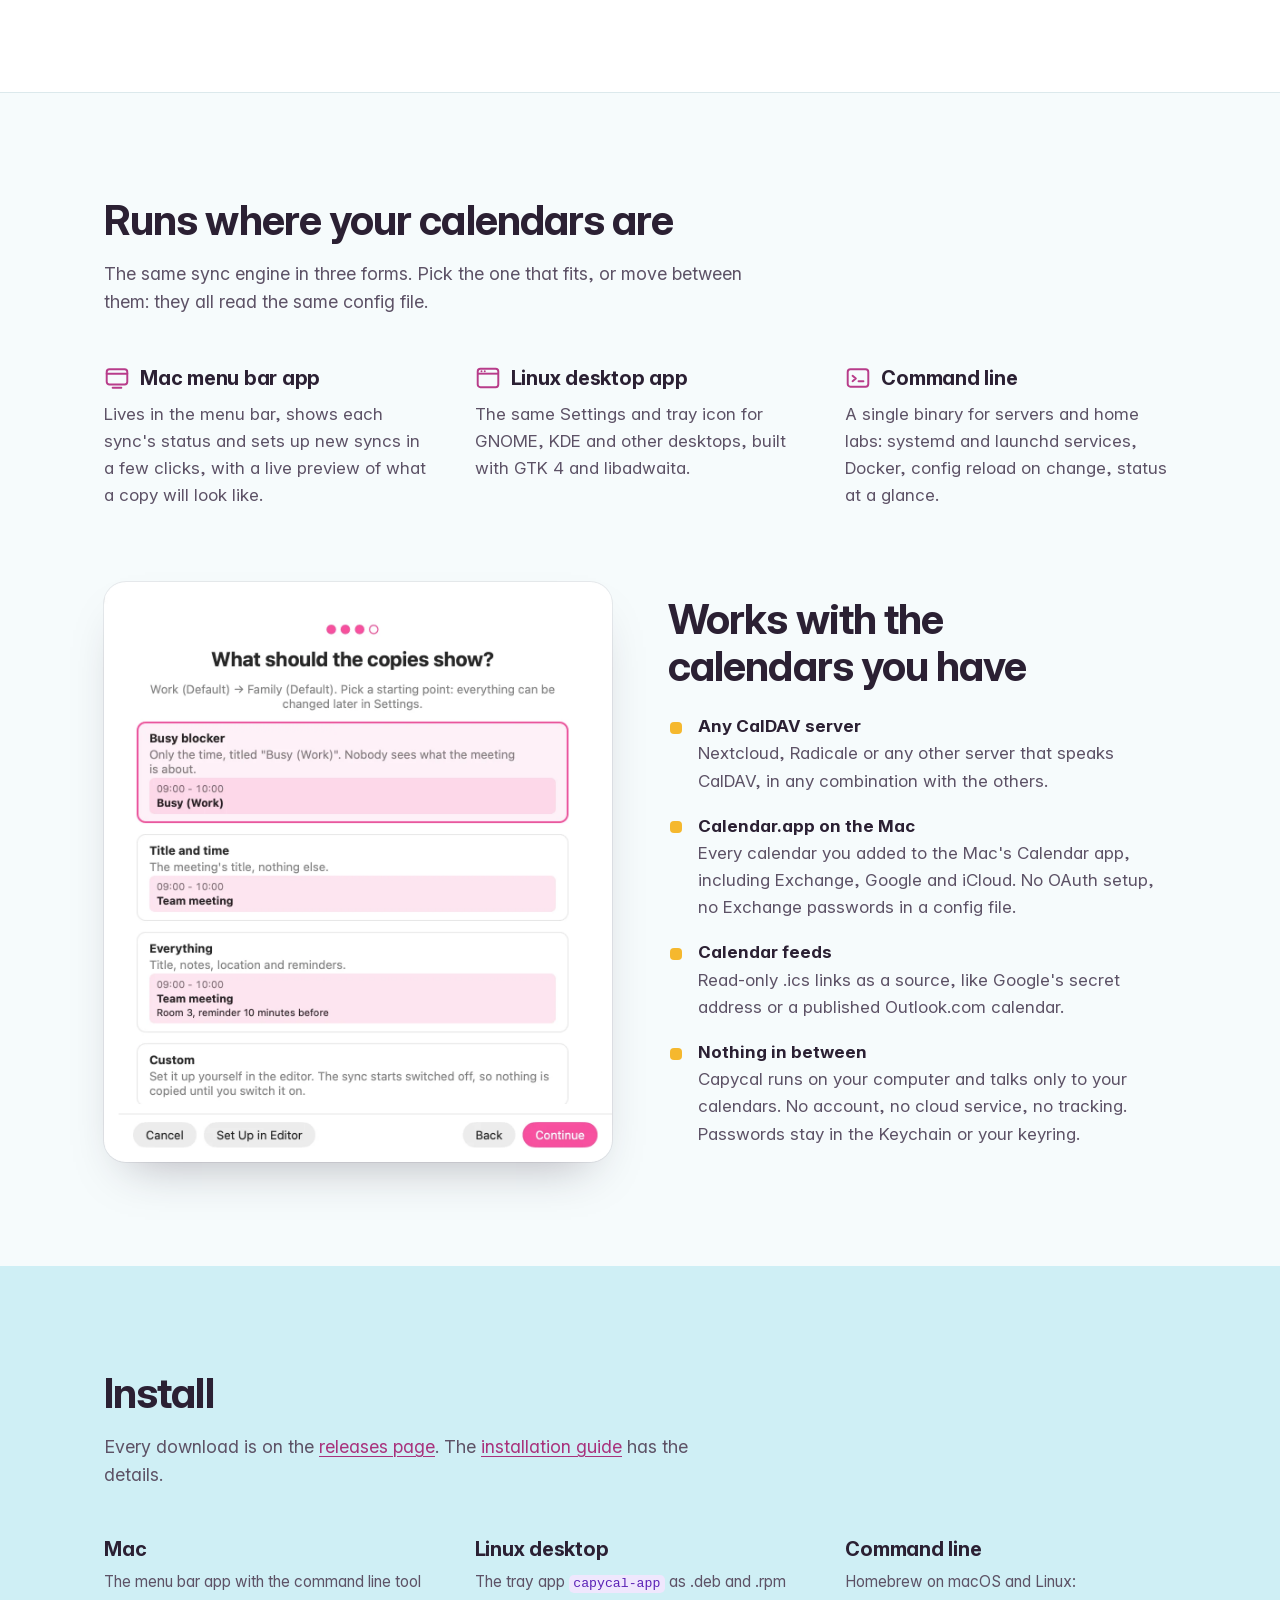
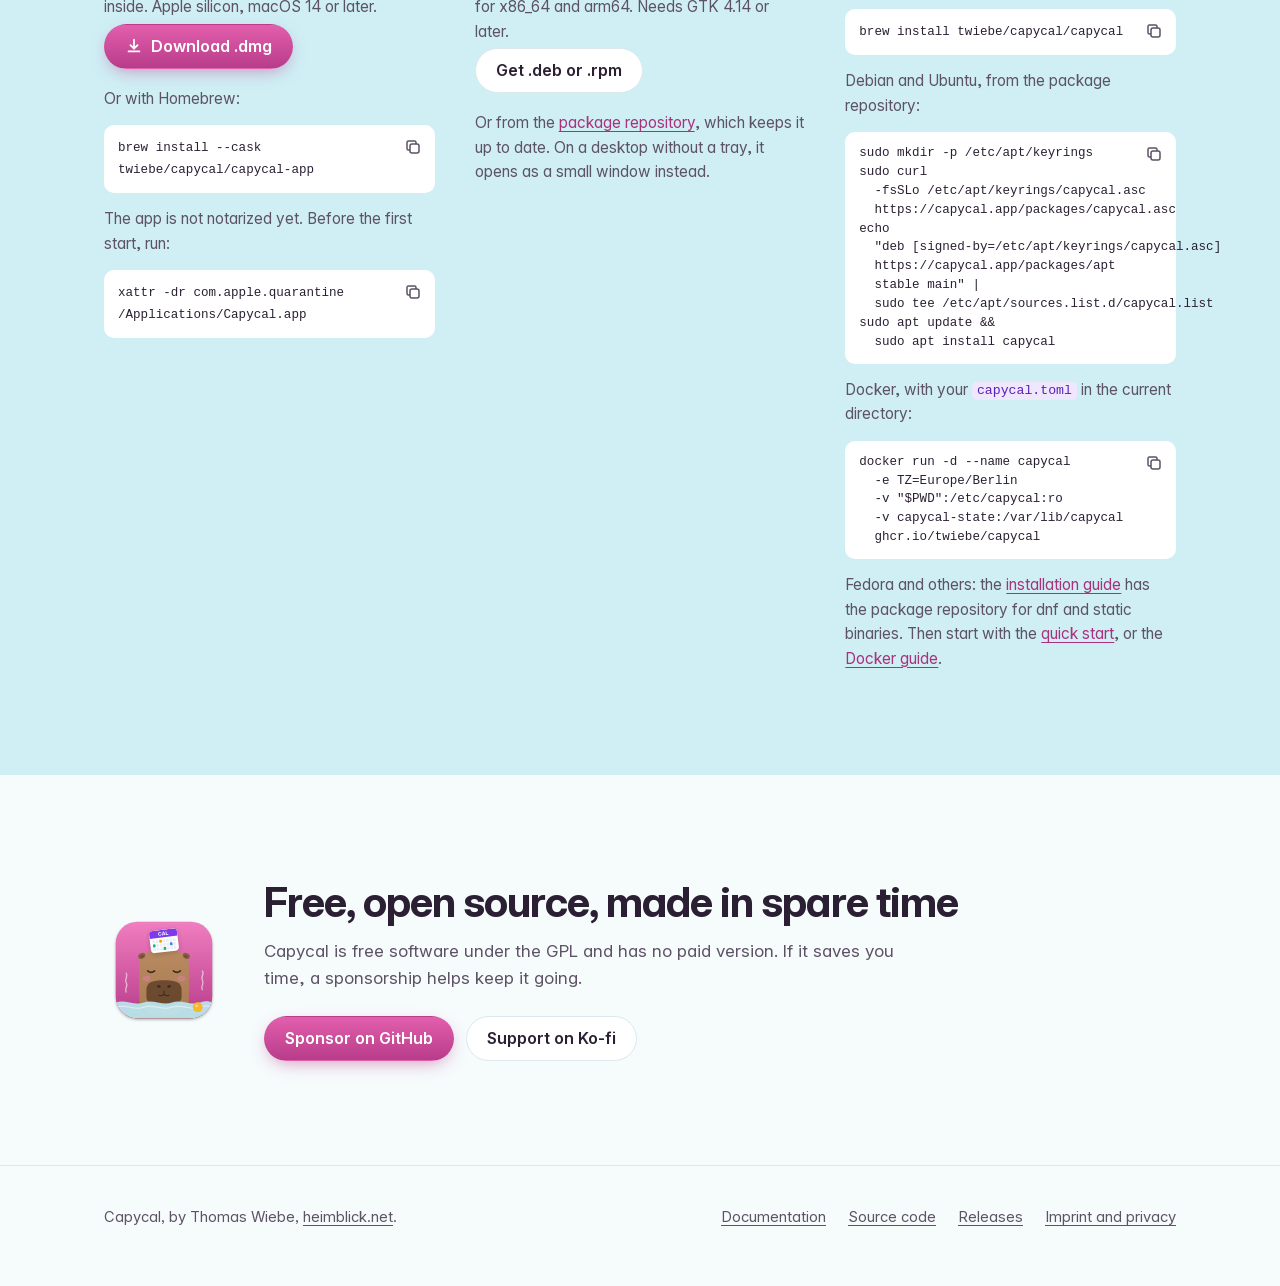
==== commit 679e4857: "Harden the package repositories - Only the signing step gets the key; the others see whether it is s" ====
--- a/index.html
+++ b/index.html
@@ -172,7 +172,8 @@
           <p>Homebrew on macOS and Linux:</p>
           <div class="cmd"><pre><code>brew install twiebe/capycal/capycal</code></pre></div>
           <p>Debian and Ubuntu, from the package repository:</p>
-          <div class="cmd"><pre><code><span class="line">sudo curl <span>-fsSLo /etc/apt/keyrings/capycal.asc</span> <span>https://capycal.app/packages/capycal.asc</span>
+          <div class="cmd"><pre><code><span class="line"><span>sudo mkdir -p /etc/apt/keyrings</span>
+</span><span class="line">sudo curl <span>-fsSLo /etc/apt/keyrings/capycal.asc</span> <span>https://capycal.app/packages/capycal.asc</span>
 </span><span class="line">echo <span>"deb [signed-by=/etc/apt/keyrings/capycal.asc]</span> <span>https://capycal.app/packages/apt</span> <span>stable main"</span> | <span>sudo tee /etc/apt/sources.list.d/capycal.list</span>
 </span><span class="line"><span>sudo apt update</span> &amp;&amp; <span>sudo apt install capycal</span>
 </span></code></pre></div>
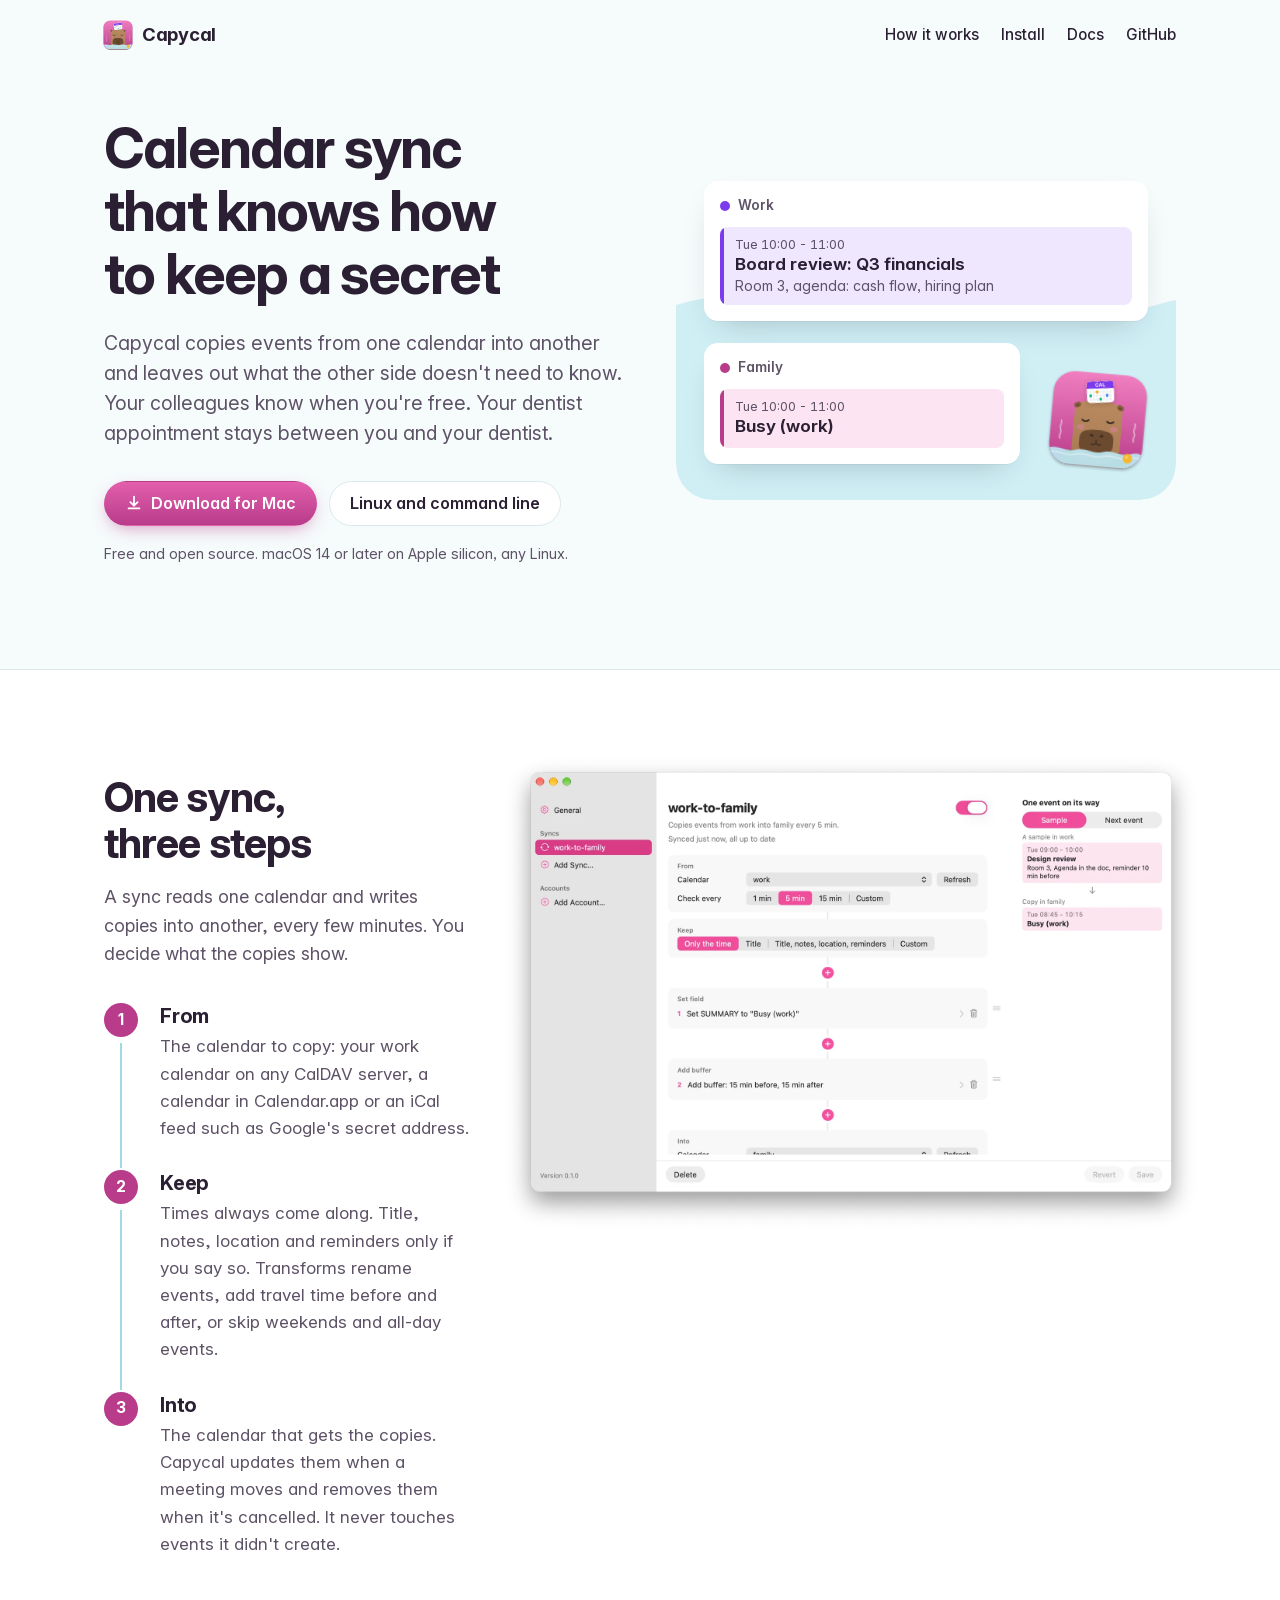
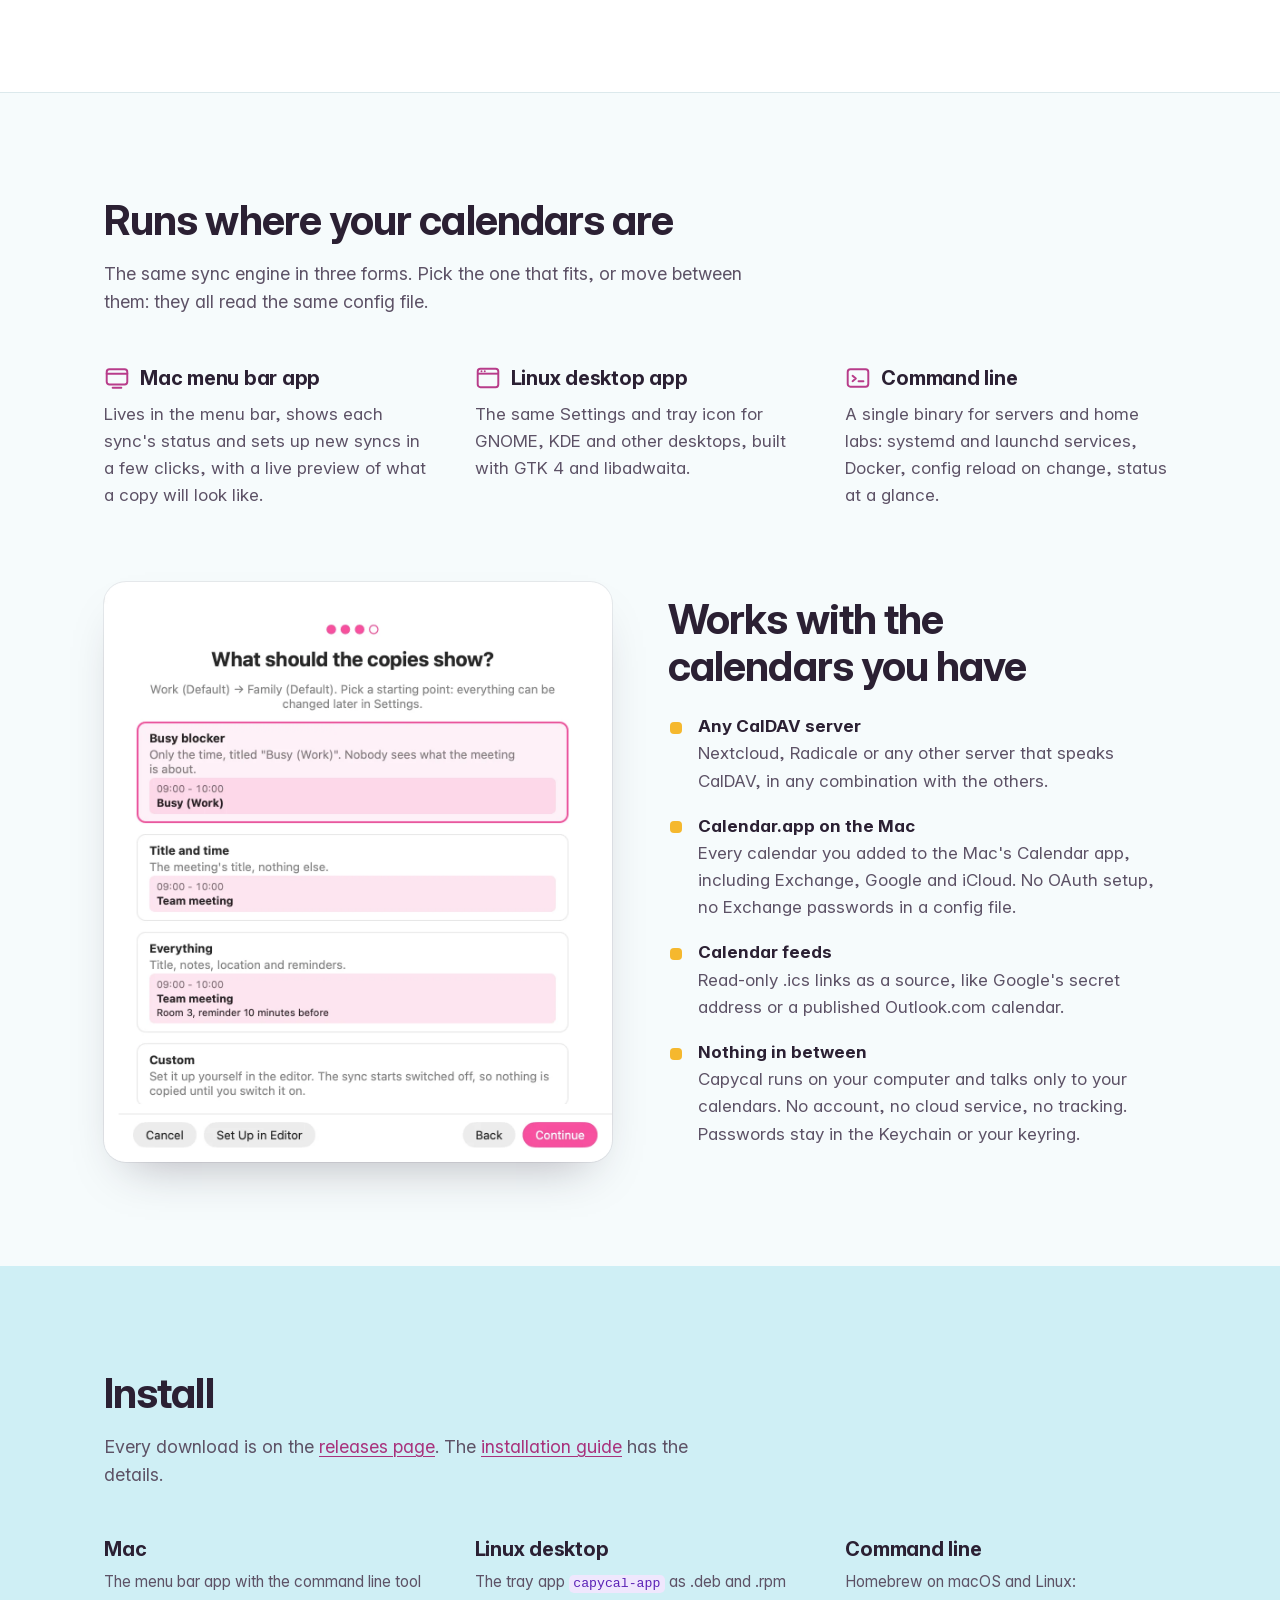
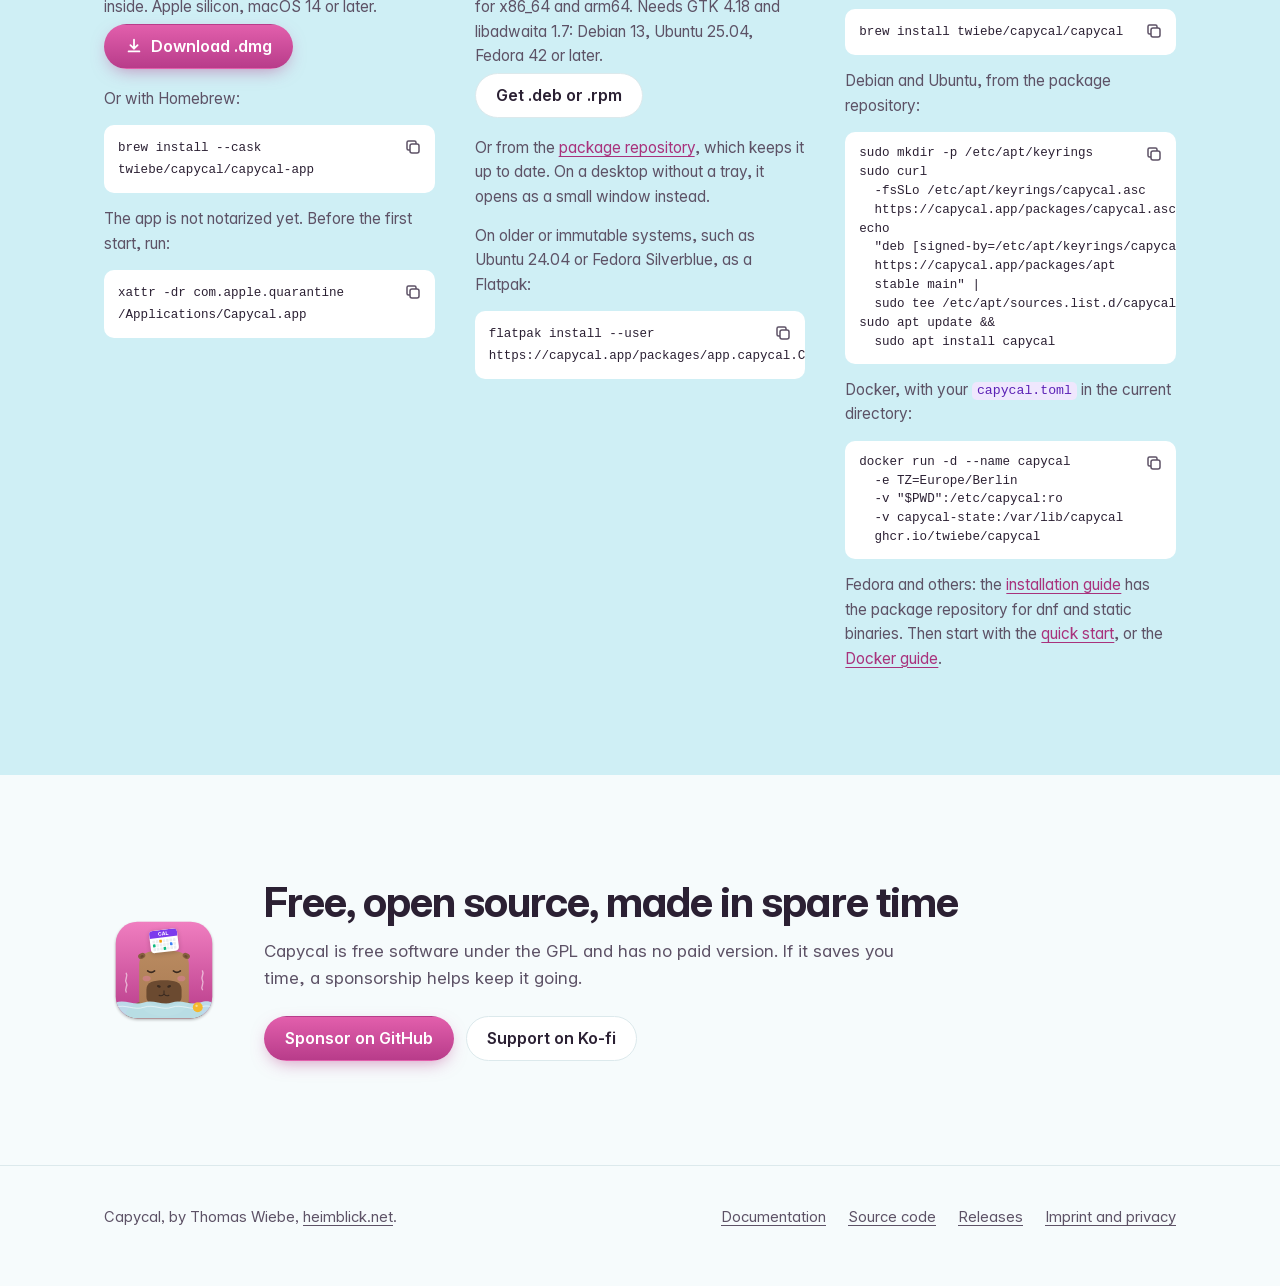
==== commit 5dcc521c: "Name the desktop app's new requirements and the Flatpak From the release after 0.3.1 the app needs G" ====
--- a/index.html
+++ b/index.html
@@ -163,9 +163,11 @@
         </div>
         <div>
           <h3>Linux desktop</h3>
-          <p>The tray app <code>capycal-app</code> as .deb and .rpm for x86_64 and arm64. Needs GTK 4.14 or later.</p>
+          <p>The tray app <code>capycal-app</code> as .deb and .rpm for x86_64 and arm64. Needs GTK 4.18 and libadwaita 1.7: Debian 13, Ubuntu 25.04, Fedora 42 or later.</p>
           <a class="button button-quiet" href="https://github.com/twiebe/capycal/releases/latest">Get .deb or .rpm</a>
           <p>Or from the <a href="docs/installation.html#linux-packages">package repository</a>, which keeps it up to date. On a desktop without a tray, it opens as a small window instead.</p>
+          <p>On older or immutable systems, such as Ubuntu 24.04 or Fedora Silverblue, as a Flatpak:</p>
+          <div class="cmd"><pre><code>flatpak install --user <span>https://capycal.app/packages/app.capycal.Capycal.flatpakref</span></code></pre></div>
         </div>
         <div>
           <h3>Command line</h3>
--- a/assets/site.css
+++ b/assets/site.css
@@ -601,6 +601,8 @@
     white-space: pre-wrap;
     overflow-wrap: anywhere;
     line-height: 1.5;
+    /* An argument wider than the box scrolls instead of sticking out */
+    overflow-x: auto;
 }
 /* Break a long command only between its arguments */
 .cmd pre span {
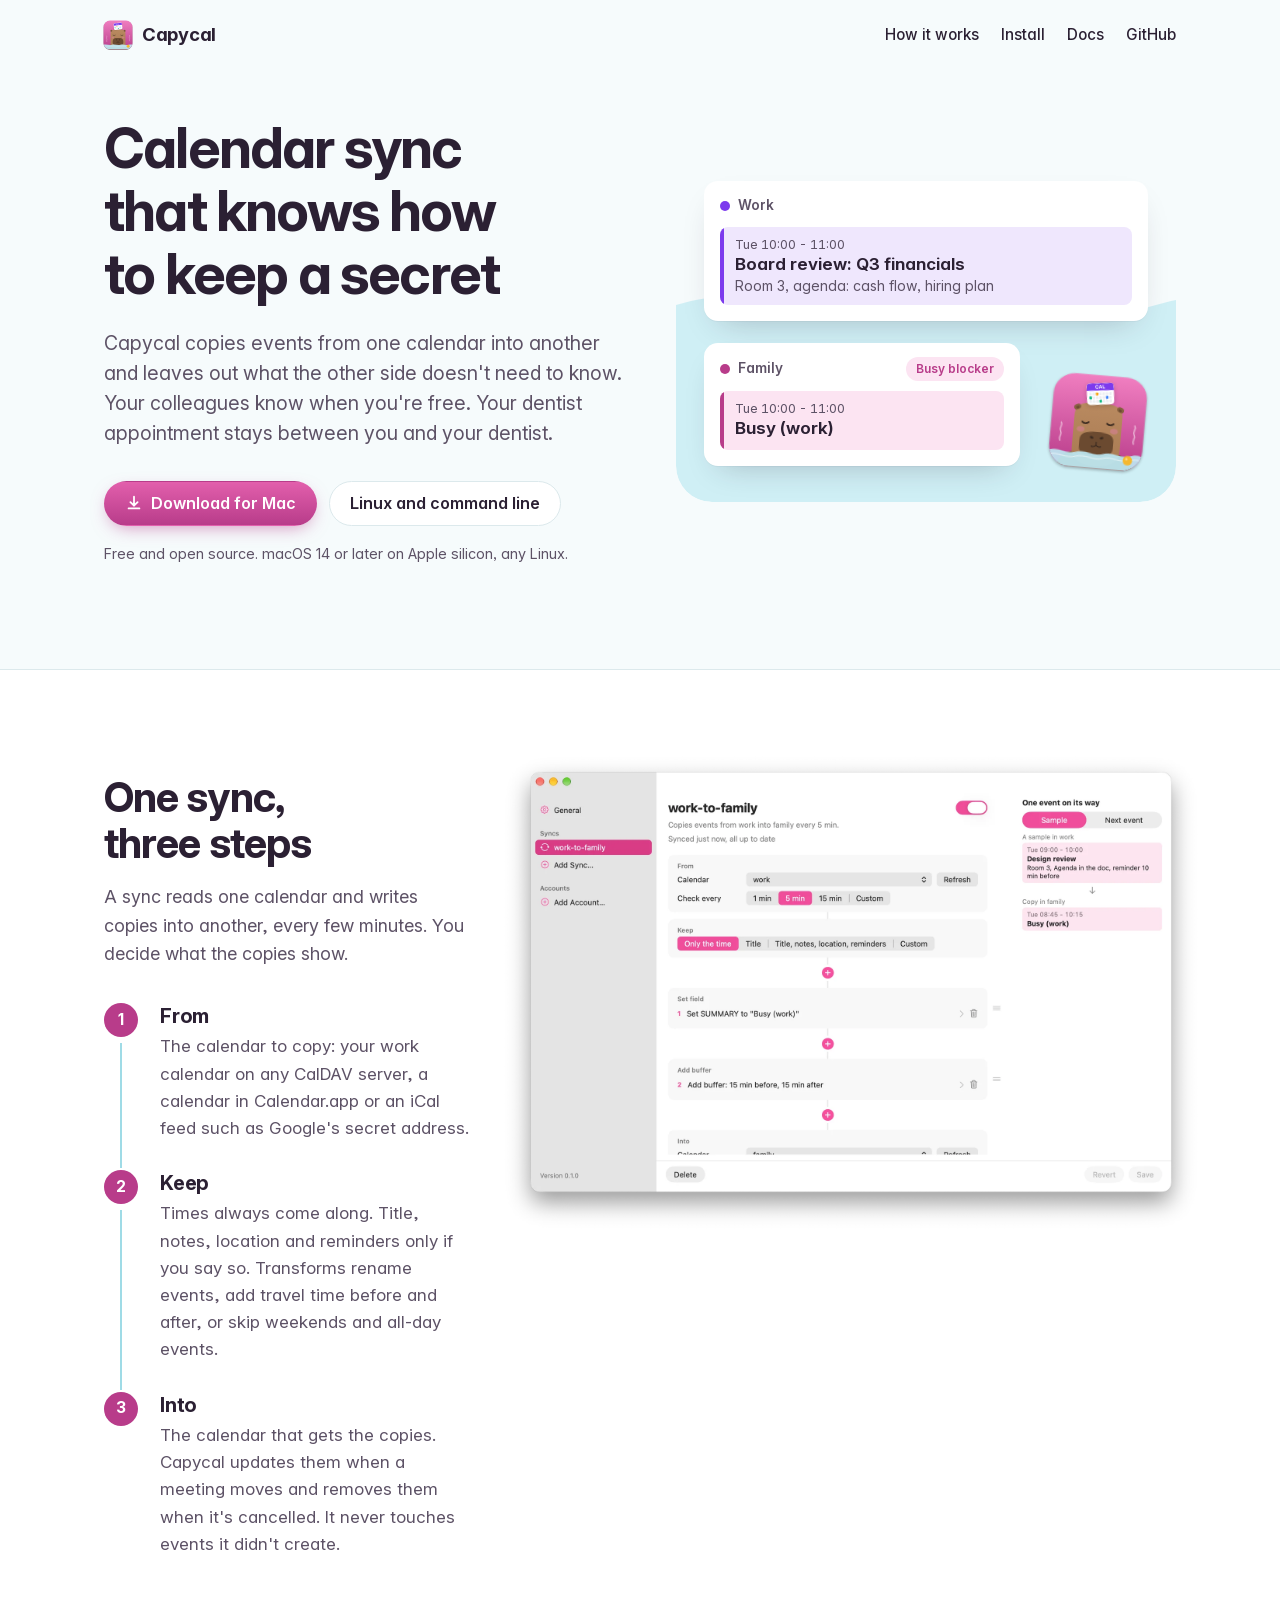
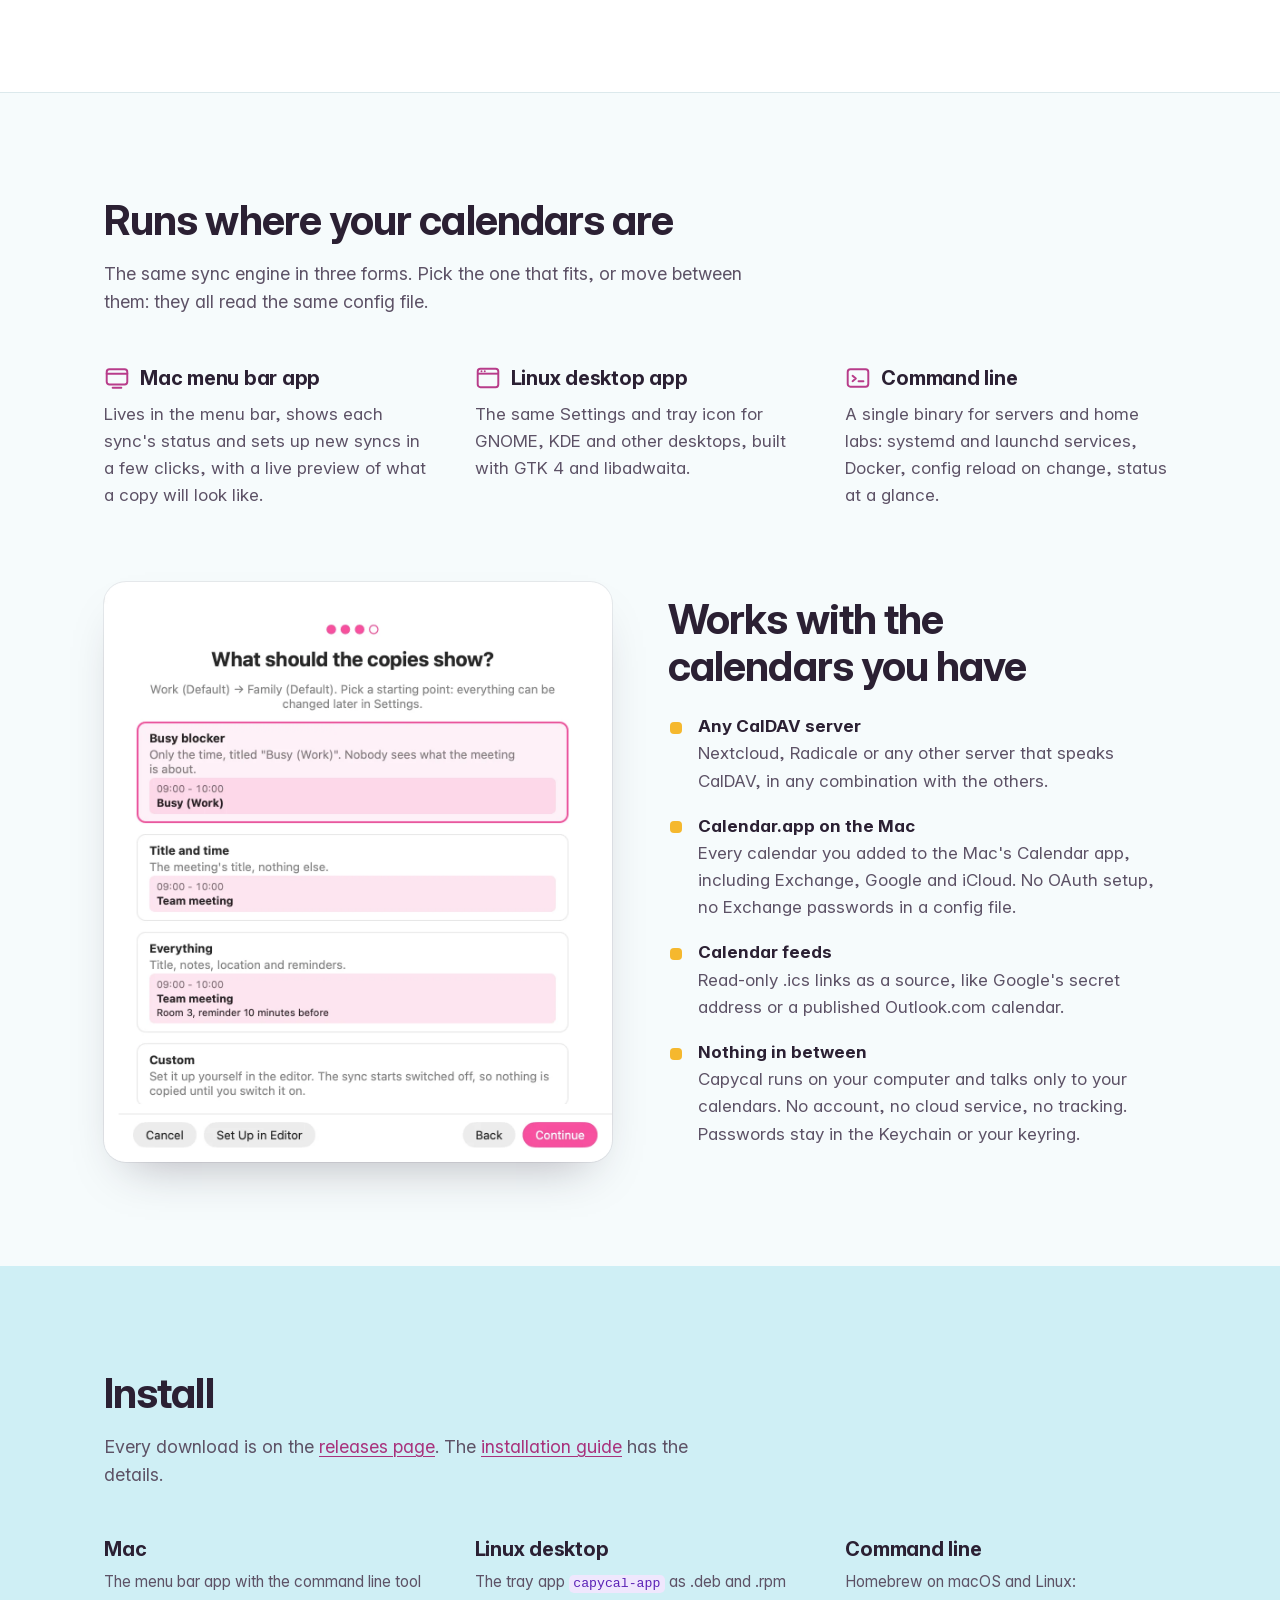
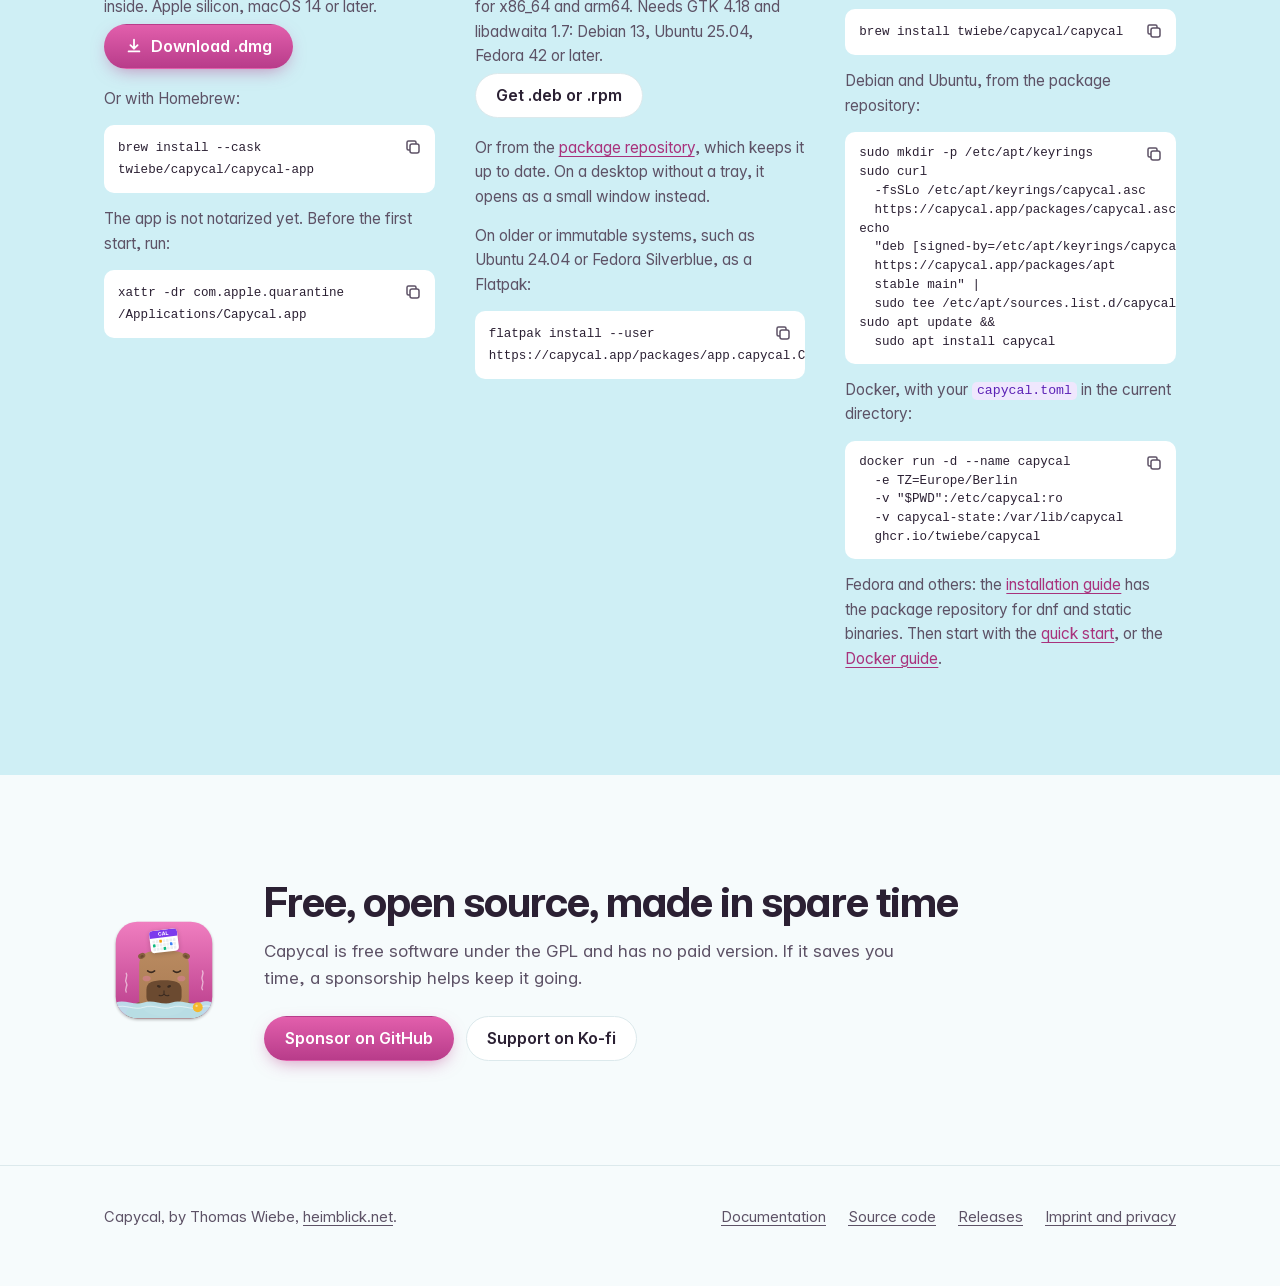
==== commit 7af3083b: "Show four use cases in the hero's hot spring, in a loop A busy blocker, busy with travel time, skipp" ====
--- a/index.html
+++ b/index.html
@@ -46,9 +46,9 @@
         <p class="hero-note">Free and open source. macOS 14 or later on Apple silicon, any Linux.</p>
       </div>
 
-      <div class="spring" aria-label="Example: a meeting in the Work calendar is copied into the Family calendar as Busy (work)" role="img">
+      <div class="spring" aria-label="Examples of syncs: a work meeting copied into the family calendar as Busy (work), a dentist appointment copied into the work calendar as Busy with travel time, a weekend football match left out, a book club copied with its title only" role="img">
         <div class="calendars" aria-hidden="true">
-          <div class="calendar">
+          <div class="calendar calendar-source">
             <div class="calendar-name">Work</div>
             <div class="event">
               <span class="event-time">Tue 10:00 - 11:00</span>
@@ -56,20 +56,20 @@
               <span class="event-detail">Room 3, agenda: cash flow, hiring plan</span>
             </div>
           </div>
-              <div class="family-row">
-          <div class="calendar calendar-family">
-            <svg class="wisps" viewBox="0 0 160 70"><path d="M30 66c-10-12 10-18 0-30s8-18 2-28"/><path d="M80 66c-10-12 10-18 0-30s8-18 2-28"/><path d="M130 66c-10-12 10-18 0-30s8-18 2-28"/></svg>
-            <div class="calendar-name">Family</div>
-            <div class="event">
-              <span class="event-time">Tue 10:00 - 11:00</span>
-              <span class="event-titles">
-                <span class="event-title private">Board review: Q3 financials</span>
-                <span class="event-title event-busy">Busy (work)</span>
-              </span>
-              <span class="event-more"><span class="event-detail private">Room 3, agenda: cash flow, hiring plan</span></span>
+          <div class="family-row">
+            <div class="calendar calendar-family">
+              <svg class="wisps" viewBox="0 0 160 70"><path d="M30 66c-10-12 10-18 0-30s8-18 2-28"/><path d="M80 66c-10-12 10-18 0-30s8-18 2-28"/><path d="M130 66c-10-12 10-18 0-30s8-18 2-28"/></svg>
+              <div class="calendar-name"><span>Family</span><span class="rule">Busy blocker</span></div>
+              <div class="event">
+                <span class="event-swap"><span class="event-time">Tue 10:00 - 11:00</span></span>
+                <span class="event-swap">
+                  <span class="event-title private">Board review: Q3 financials</span>
+                  <span class="event-title event-new">Busy (work)</span>
+                </span>
+                <span class="event-more"><span class="event-detail private">Room 3, agenda: cash flow, hiring plan</span></span>
+              </div>
             </div>
-          </div>
-          <img class="spring-icon" src="assets/icon.svg" alt="" width="128" height="128">
+            <img class="spring-icon" src="assets/icon.svg" alt="" width="128" height="128">
           </div>
         </div>
       </div>
@@ -216,5 +216,6 @@
 </footer>
 
 <script src="assets/copy.js" defer></script>
+<script src="assets/spring.js" defer></script>
 </body>
 </html>
--- a/assets/site.css
+++ b/assets/site.css
@@ -239,7 +239,8 @@
 }
 
 /* The hot spring: an aqua pool with a wavy surface. The capybara sits in it
-   next to the copy and watches a private meeting turn into a busy block */
+   next to the copy and watches what each sync keeps: a scene per use case,
+   played in a loop by spring.js */
 .spring {
     position: relative;
     align-self: start;
@@ -337,11 +338,23 @@
 .calendar {
     position: relative;
 }
-.event-titles {
-    display: grid;
-}
-.event-titles > * {
+.event-swap {
+    display: grid;
+}
+.event-swap > * {
     grid-area: 1 / 1;
+}
+.calendar-family .calendar-name > :first-child {
+    flex: 1;
+}
+.rule {
+    font-size: 0.75rem;
+    font-weight: 600;
+    color: var(--magenta);
+    background: var(--pink-soft);
+    border-radius: 999px;
+    padding: 2px 10px;
+    white-space: nowrap;
 }
 .event-more {
     display: grid;
@@ -352,33 +365,44 @@
     overflow: hidden;
 }
 
-/* One load sequence: the copy arrives with all details, then everything
-   private steams off and "Busy (work)" stays */
+/* One scene: the copy arrives with all details, then what the sync leaves
+   out steams off and what it writes instead settles in. Without the script
+   or with reduced motion the first scene shows how it ends */
 .calendar-family .private {
     visibility: hidden;
 }
+.spring .event,
+.spring .calendar-name,
+.spring .calendar-family {
+    transition: opacity 0.4s ease-in;
+}
+.spring.leave .calendar-family,
+.spring.leave .calendar-source .event,
+.spring.leave .calendar-name {
+    opacity: 0;
+}
 @media (prefers-reduced-motion: no-preference) {
-    .calendar-family {
+    .play .calendar-family {
         animation: arrive 0.7s cubic-bezier(0.2, 0.8, 0.2, 1) 0.4s both;
     }
-    .calendar-family .private {
+    .play .calendar-family .private {
         visibility: visible;
         animation: steam 1s ease-in 1.6s both;
     }
-    .calendar-family .event-more .private {
+    .play .calendar-family .event-more .private {
         animation-delay: 1.8s;
     }
-    .event-more {
+    .play .event-more {
         animation: collapse 0.5s ease-in-out 2.6s both;
     }
-    .event-busy {
+    .play .event-new {
         animation: settle 0.7s ease-out 2.2s both;
     }
-    .wisps path {
+    .play .wisps path {
         animation: wisp 2.2s ease-out 1.6s both;
     }
-    .wisps path:nth-child(2) { animation-delay: 1.85s; }
-    .wisps path:nth-child(3) { animation-delay: 2.1s; }
+    .play .wisps path:nth-child(2) { animation-delay: 1.85s; }
+    .play .wisps path:nth-child(3) { animation-delay: 2.1s; }
 }
 @keyframes collapse {
     from { grid-template-rows: 1fr; }
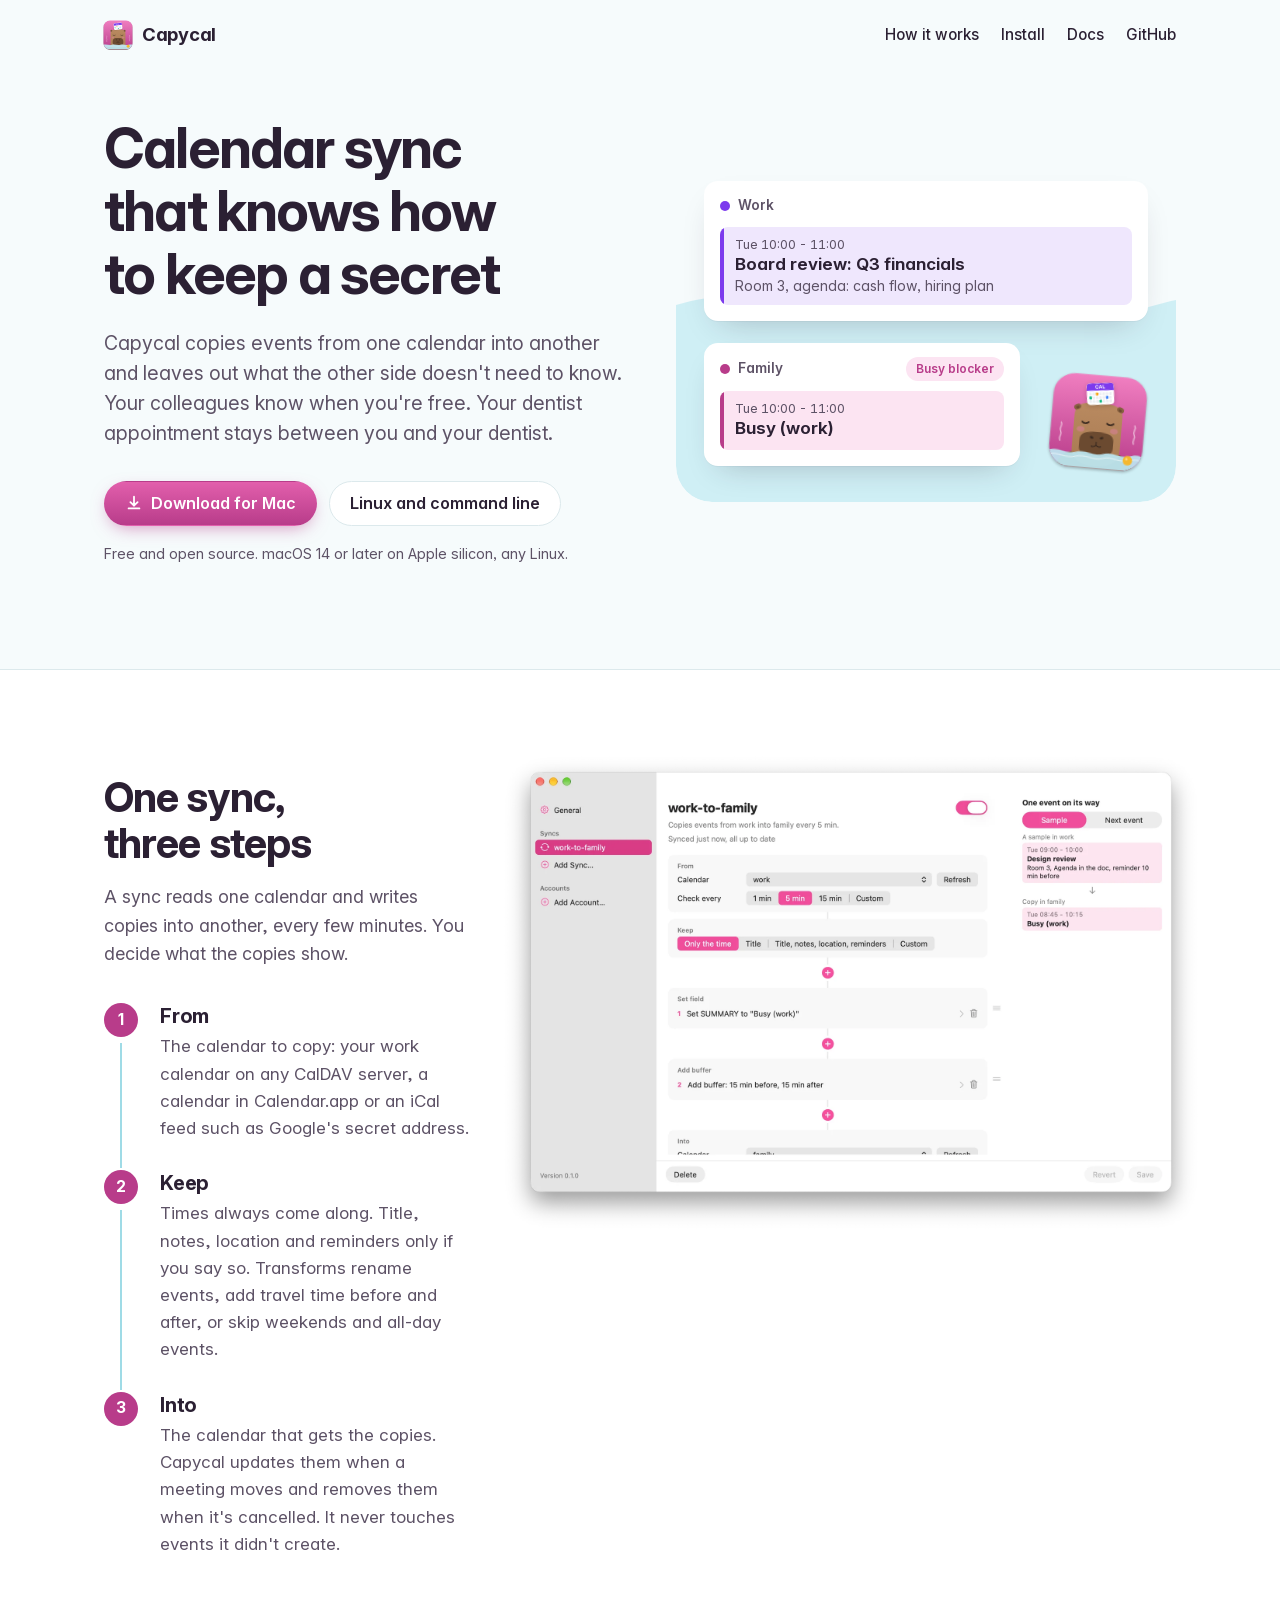
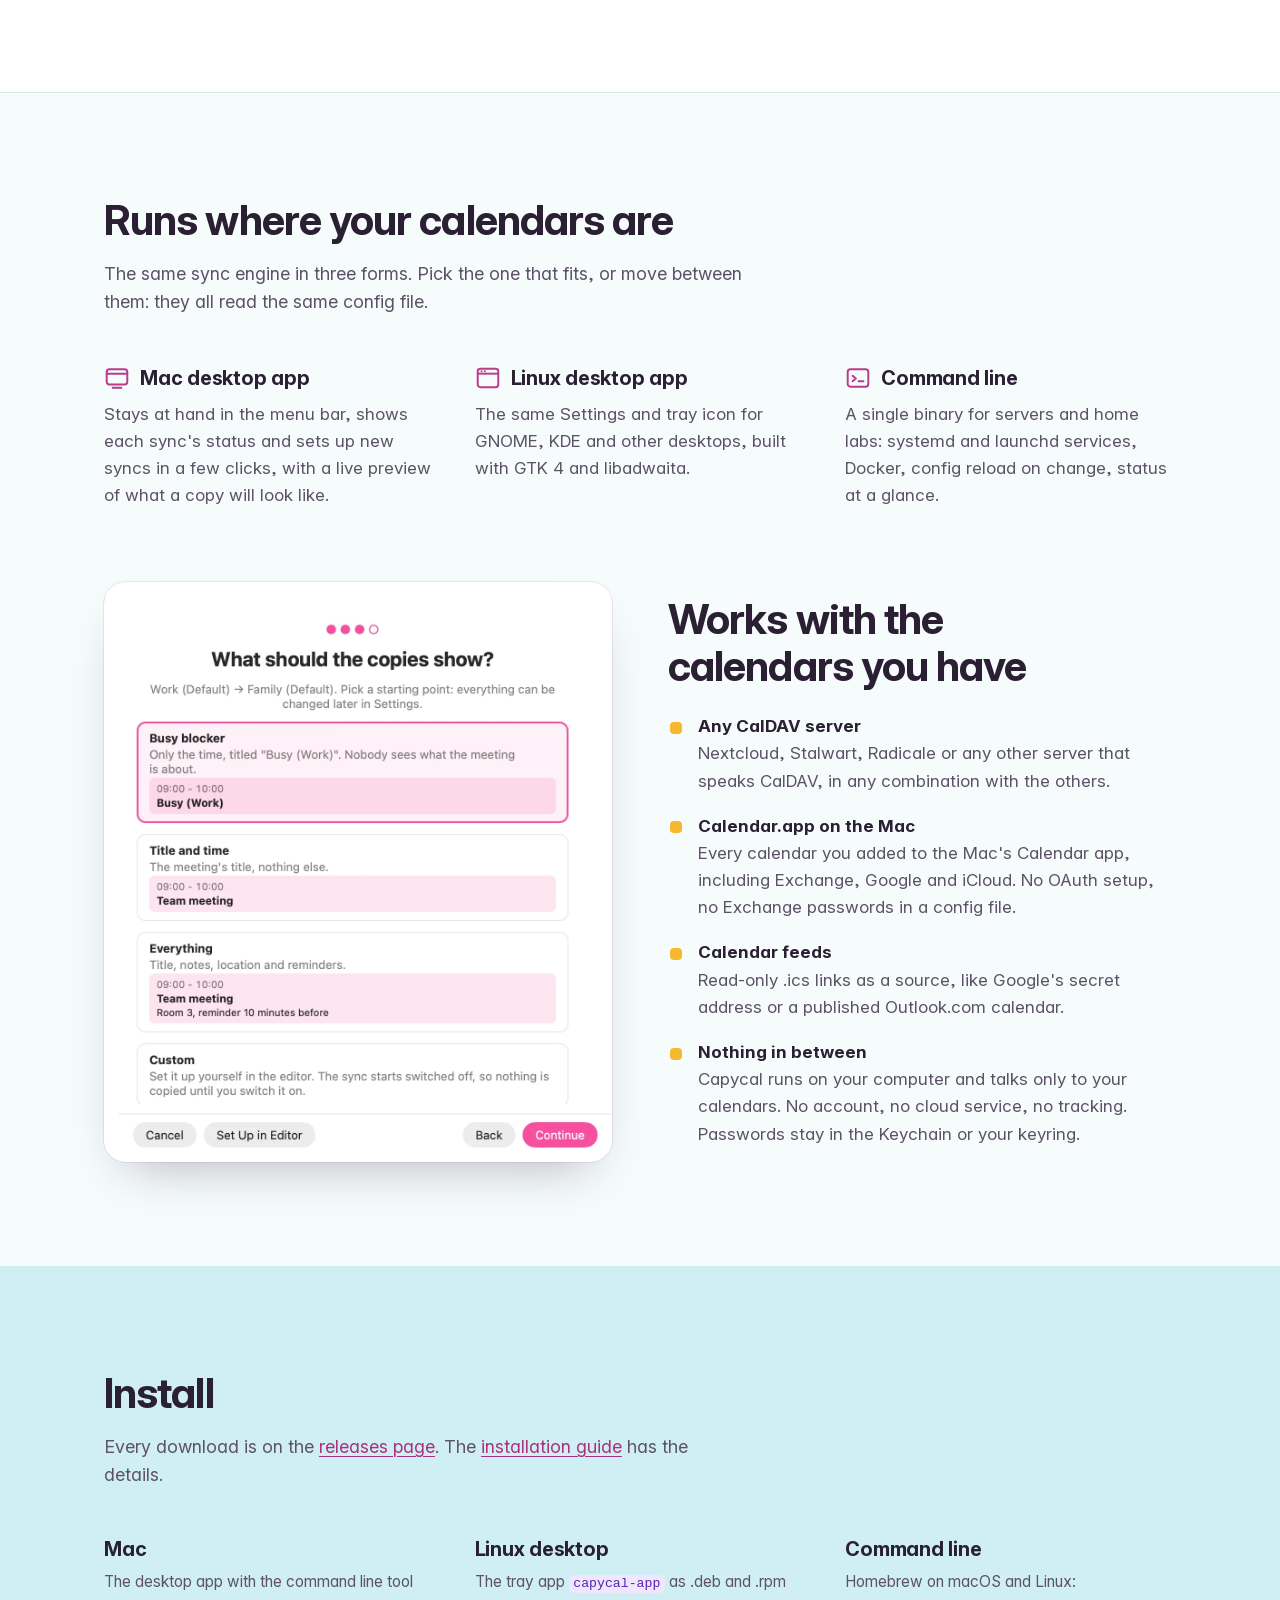
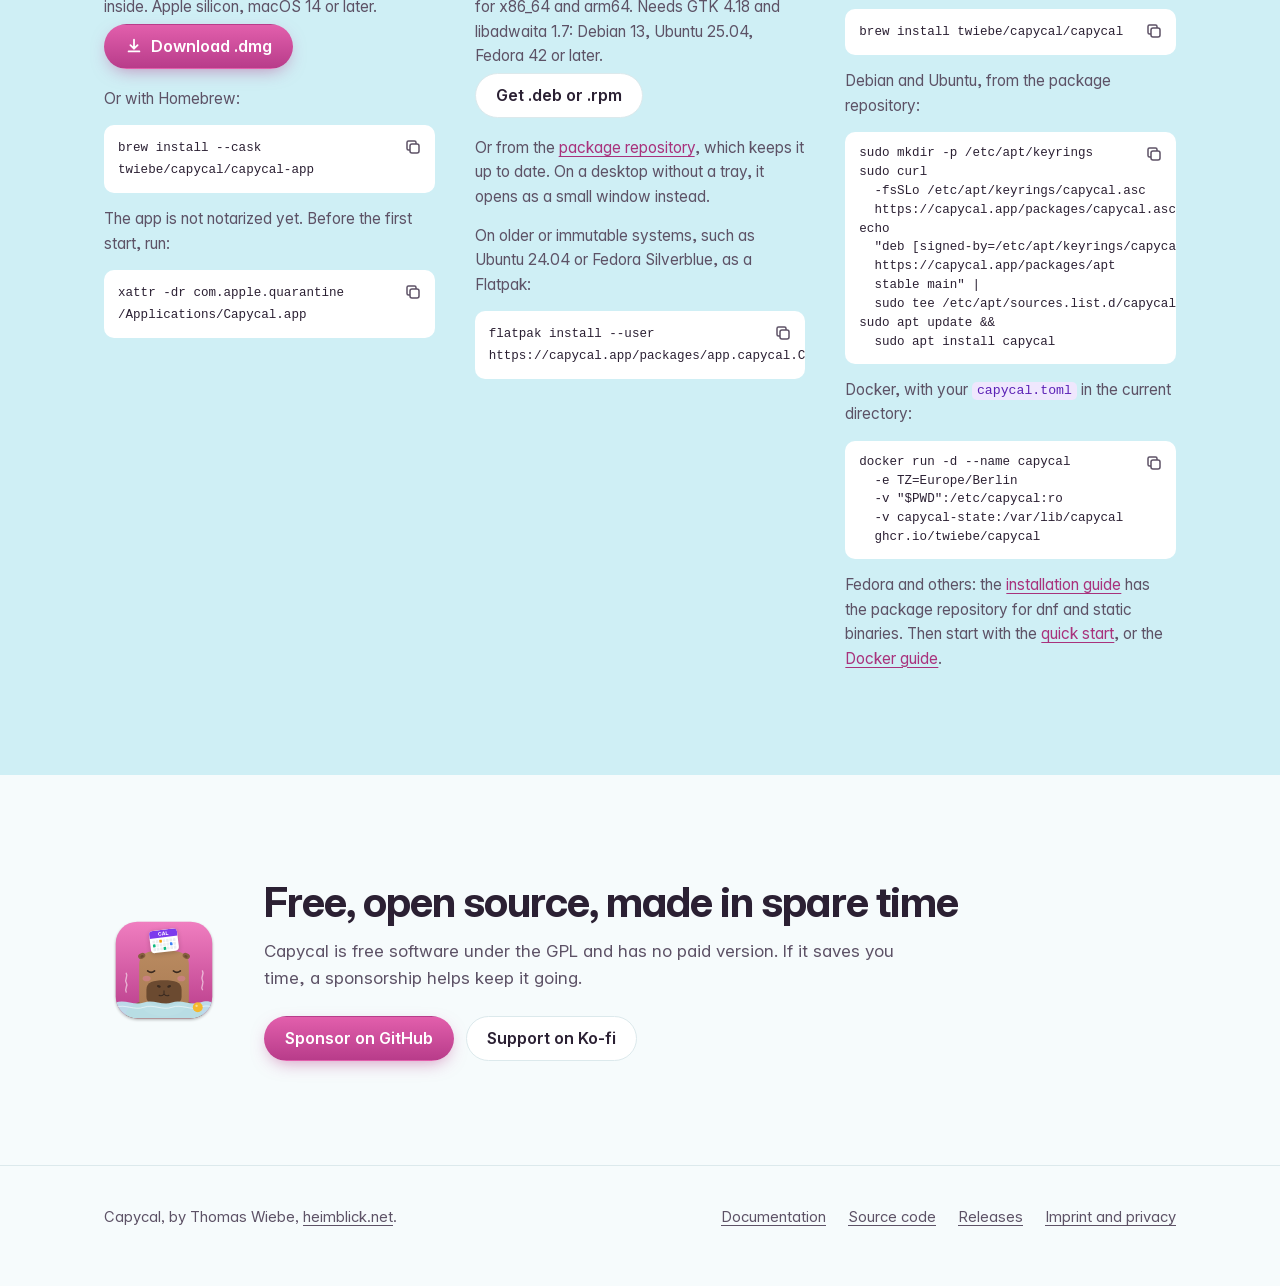
==== commit a34a7108: "Call the Mac app a desktop app and name Stalwart Co-Authored-By: Claude Opus 5.5 <noreply@anthropic." ====
--- a/index.html
+++ b/index.html
@@ -4,7 +4,7 @@
 <meta charset="utf-8">
 <meta name="viewport" content="width=device-width, initial-scale=1">
 <title>Capycal - calendar sync that keeps a secret</title>
-<meta name="description" content="Capycal copies events from one calendar into another and leaves out what the other side doesn't need to know. Menu bar app for the Mac, tray app for Linux, CLI for servers. Free and open source.">
+<meta name="description" content="Capycal copies events from one calendar into another and leaves out what the other side doesn't need to know. Desktop apps for Mac and Linux, CLI for servers. Free and open source.">
 <meta property="og:title" content="Capycal">
 <meta property="og:description" content="Calendar sync that knows how to keep a secret.">
 <meta property="og:image" content="https://capycal.app/assets/icon-256.png">
@@ -112,8 +112,8 @@
       </div>
       <div class="platforms">
         <div class="platform">
-          <h3><svg viewBox="0 0 24 24" aria-hidden="true"><rect x="2.5" y="4" width="19" height="14" rx="2.5" fill="none" stroke="currentColor" stroke-width="1.8"/><path d="M2.5 8h19M8 21h8" fill="none" stroke="currentColor" stroke-width="1.8" stroke-linecap="round"/></svg>Mac menu bar app</h3>
-          <p>Lives in the menu bar, shows each sync's status and sets up new syncs in a few clicks, with a live preview of what a copy will look like.</p>
+          <h3><svg viewBox="0 0 24 24" aria-hidden="true"><rect x="2.5" y="4" width="19" height="14" rx="2.5" fill="none" stroke="currentColor" stroke-width="1.8"/><path d="M2.5 8h19M8 21h8" fill="none" stroke="currentColor" stroke-width="1.8" stroke-linecap="round"/></svg>Mac desktop app</h3>
+          <p>Stays at hand in the menu bar, shows each sync's status and sets up new syncs in a few clicks, with a live preview of what a copy will look like.</p>
         </div>
         <div class="platform">
           <h3><svg viewBox="0 0 24 24" aria-hidden="true"><rect x="2.5" y="3.5" width="19" height="17" rx="2.5" fill="none" stroke="currentColor" stroke-width="1.8"/><path d="M2.5 8h19" fill="none" stroke="currentColor" stroke-width="1.8"/><circle cx="6" cy="5.8" r="0.9" fill="currentColor"/><circle cx="9" cy="5.8" r="0.9" fill="currentColor"/></svg>Linux desktop app</h3>
@@ -132,7 +132,7 @@
         <div>
           <h2>Works with the calendars you have</h2>
           <ul class="facts">
-            <li><strong>Any CalDAV server</strong><span>Nextcloud, Radicale or any other server that speaks CalDAV, in any combination with the others.</span></li>
+            <li><strong>Any CalDAV server</strong><span>Nextcloud, Stalwart, Radicale or any other server that speaks CalDAV, in any combination with the others.</span></li>
             <li><strong>Calendar.app on the Mac</strong><span>Every calendar you added to the Mac's Calendar app, including Exchange, Google and iCloud. No OAuth setup, no Exchange passwords in a config file.</span></li>
             <li><strong>Calendar feeds</strong><span>Read-only .ics links as a source, like Google's secret address or a published Outlook.com calendar.</span></li>
             <li><strong>Nothing in between</strong><span>Capycal runs on your computer and talks only to your calendars. No account, no cloud service, no tracking. Passwords stay in the Keychain or your keyring.</span></li>
@@ -151,7 +151,7 @@
       <div class="install-grid">
         <div>
           <h3>Mac</h3>
-          <p>The menu bar app with the command line tool inside. Apple silicon, macOS 14 or later.</p>
+          <p>The desktop app with the command line tool inside. Apple silicon, macOS 14 or later.</p>
           <a class="button button-primary" href="https://github.com/twiebe/capycal/releases/latest">
             <svg viewBox="0 0 20 20" aria-hidden="true"><path d="M10 3v10m0 0l-4-4m4 4l4-4M4 16h12" fill="none" stroke="currentColor" stroke-width="2" stroke-linecap="round" stroke-linejoin="round"/></svg>
             Download .dmg
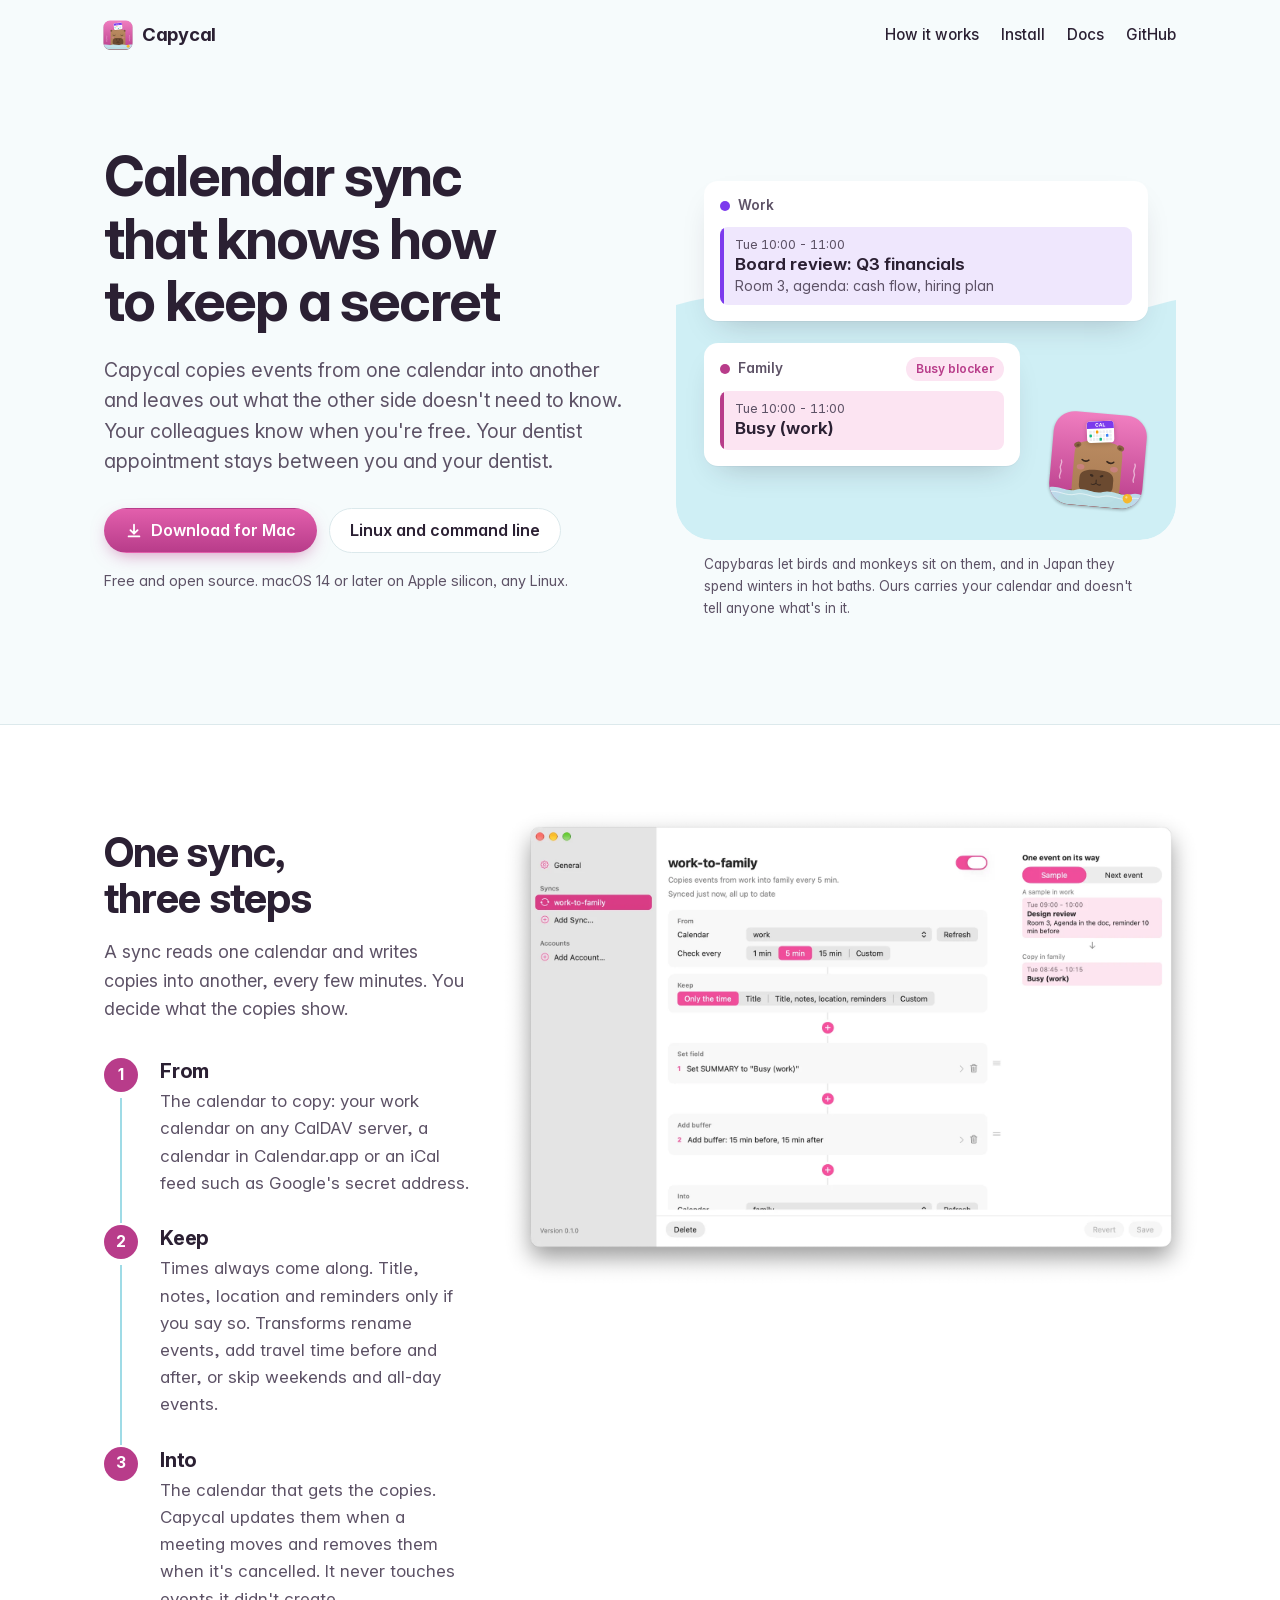
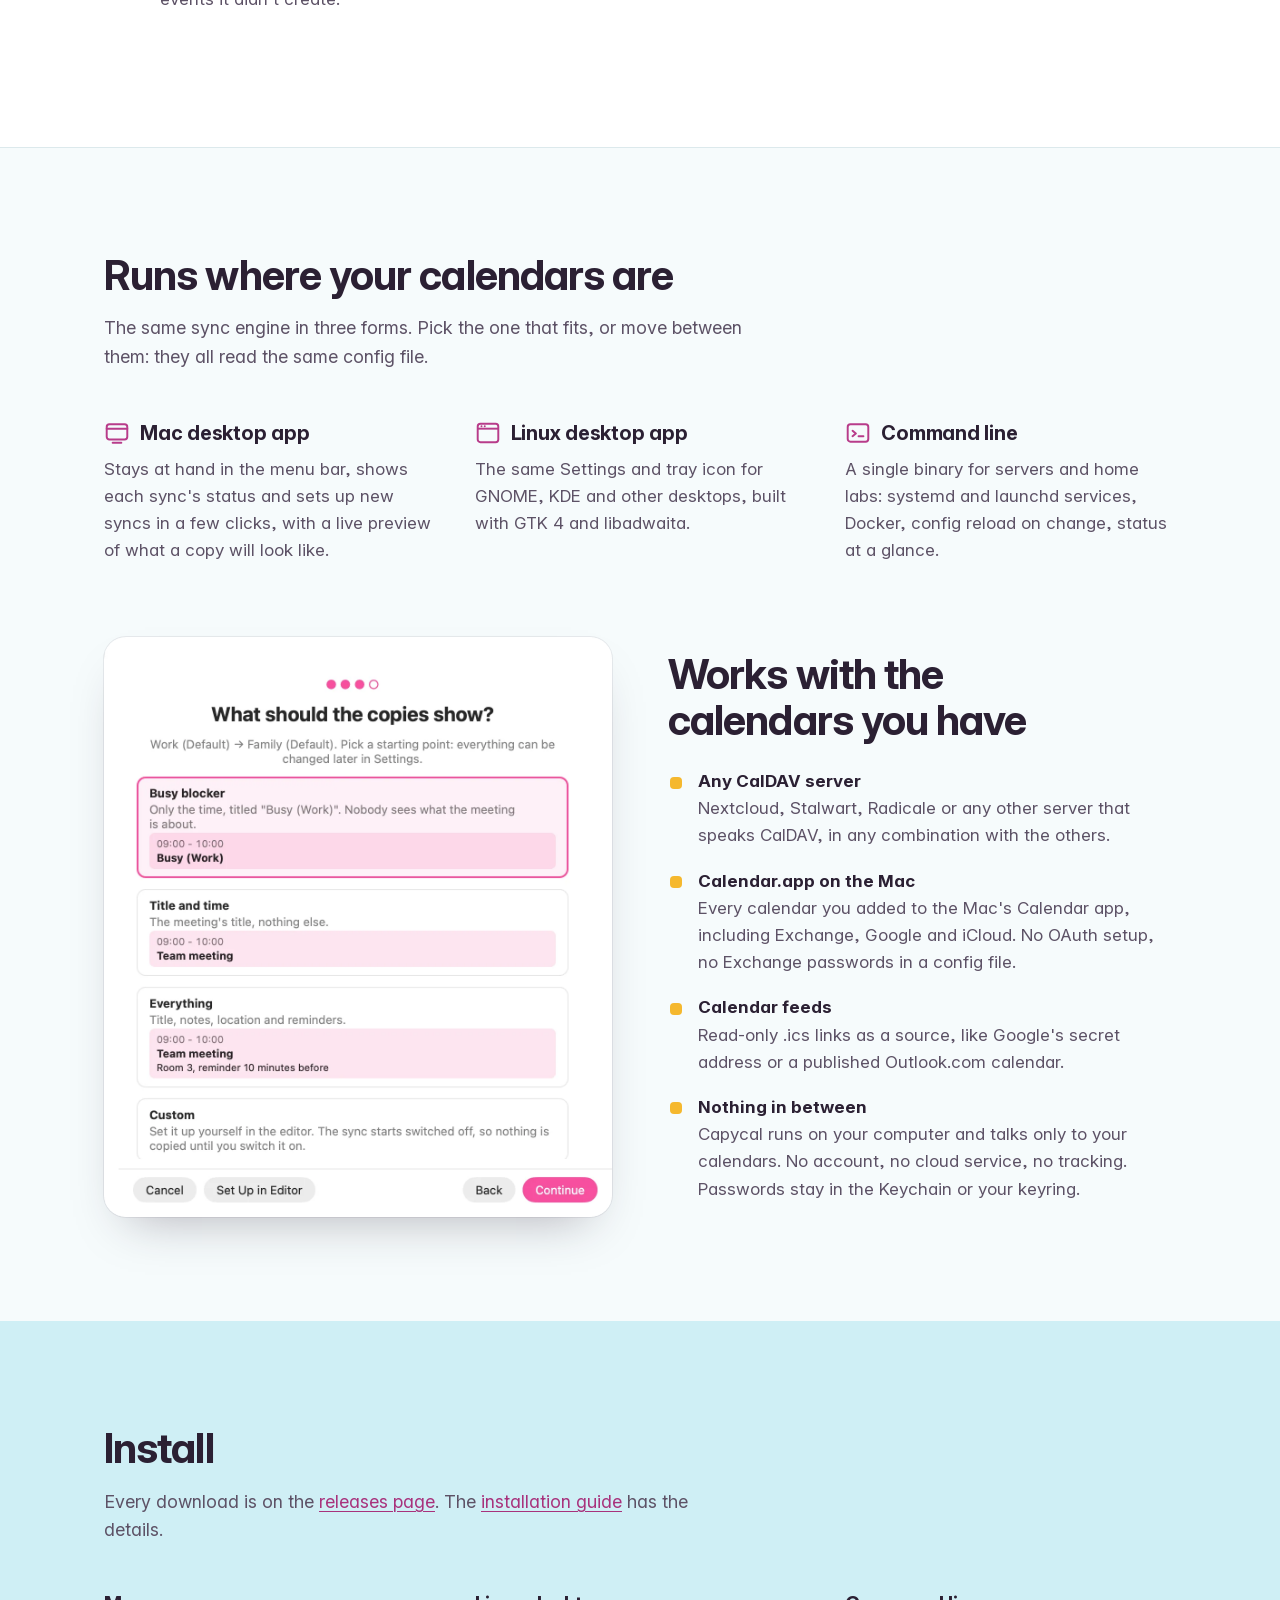
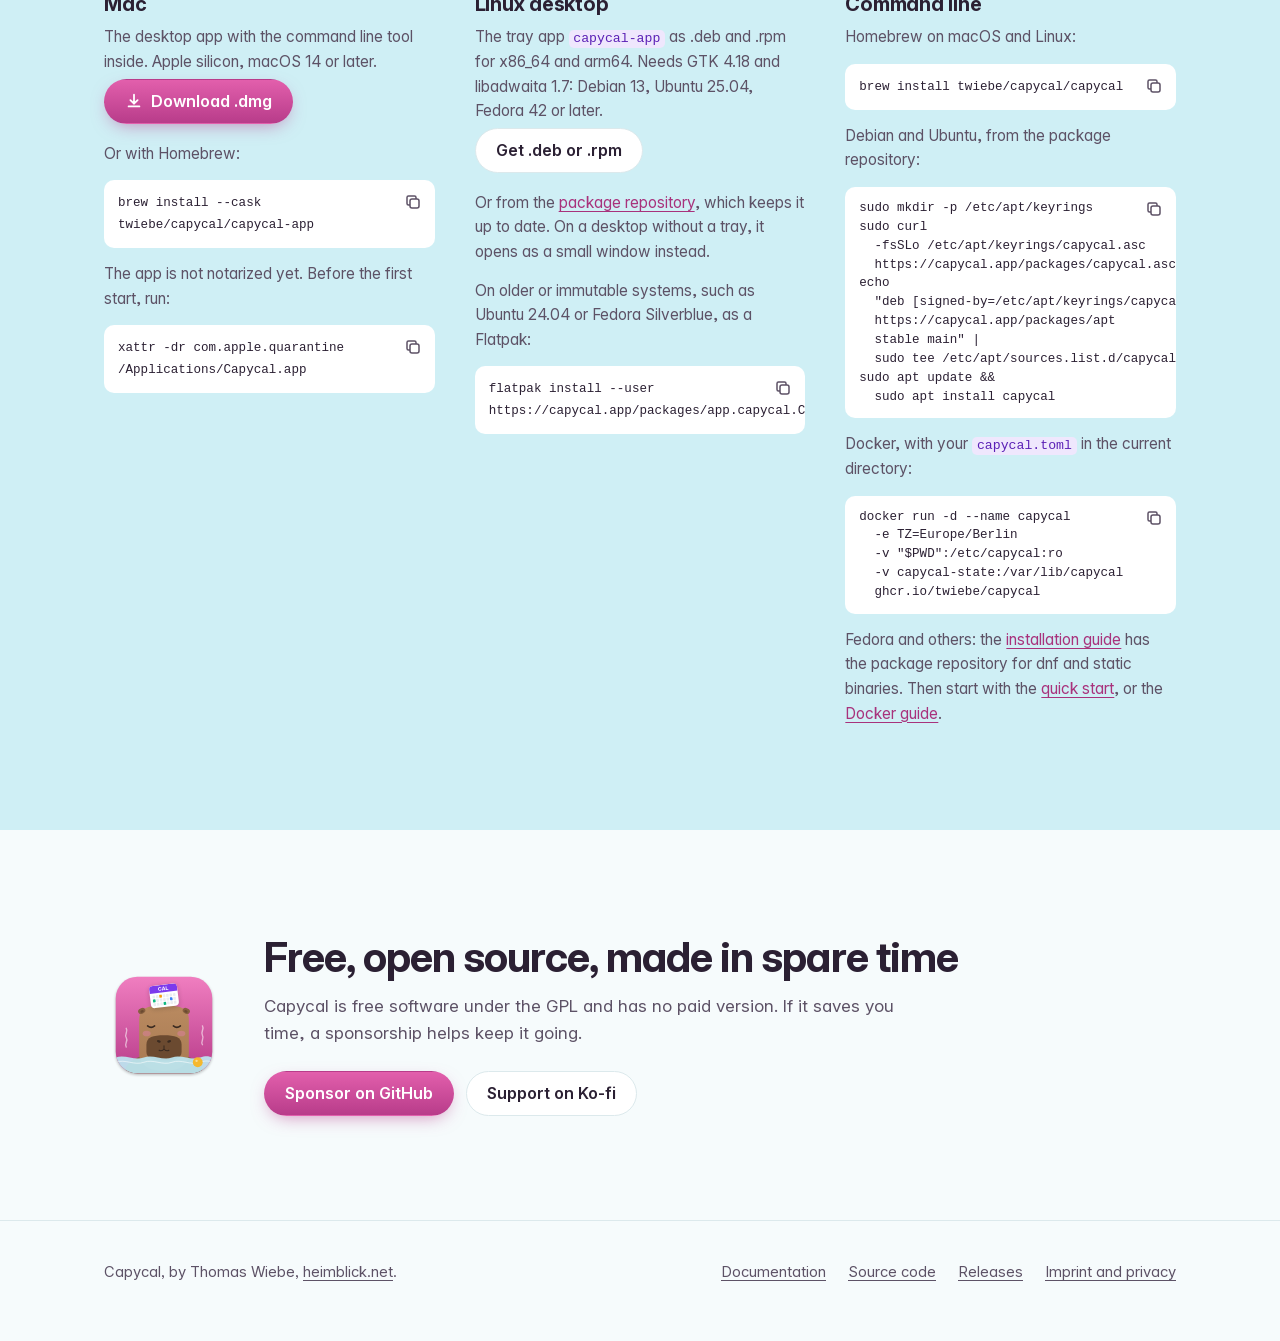
==== commit 42b9d51c: "Explain the capybara below the hero's hot spring Co-Authored-By: Claude Opus 5.5 <noreply@anthropic." ====
--- a/index.html
+++ b/index.html
@@ -46,6 +46,7 @@
         <p class="hero-note">Free and open source. macOS 14 or later on Apple silicon, any Linux.</p>
       </div>
 
+      <div class="hero-visual">
       <div class="spring" aria-label="Examples of syncs: a work meeting copied into the family calendar as Busy (work), a dentist appointment copied into the work calendar as Busy with travel time, a weekend football match left out, a book club copied with its title only" role="img">
         <div class="calendars" aria-hidden="true">
           <div class="calendar calendar-source">
@@ -73,6 +74,8 @@
           </div>
         </div>
       </div>
+      <p class="spring-note">Capybaras let birds and monkeys sit on them, and in Japan they spend winters in hot baths. Ours carries your calendar and doesn't tell anyone what's in it.</p>
+      </div>
     </div>
   </section>
 
--- a/assets/site.css
+++ b/assets/site.css
@@ -241,11 +241,18 @@
 /* The hot spring: an aqua pool with a wavy surface. The capybara sits in it
    next to the copy and watches what each sync keeps: a scene per use case,
    played in a loop by spring.js */
+.hero-visual {
+    align-self: start;
+    margin-top: 64px;
+}
 .spring {
     position: relative;
-    align-self: start;
-    margin-top: 64px;
     padding: 0 28px 36px;
+}
+.spring-note {
+    margin: 14px 28px 0;
+    font-size: 0.85rem;
+    color: var(--ink-soft);
 }
 .spring::before {
     content: "";
@@ -263,6 +270,7 @@
 }
 .family-row .calendar {
     flex: 1;
+    align-self: flex-start;
 }
 .spring-icon {
     flex: none;
@@ -370,6 +378,10 @@
    or with reduced motion the first scene shows how it ends */
 .calendar-family .private {
     visibility: hidden;
+}
+.spring.measure .event-more {
+    grid-template-rows: 1fr;
+    animation: none;
 }
 .spring .event,
 .spring .calendar-name,
@@ -748,7 +760,7 @@
     .hero {
         padding-bottom: 72px;
     }
-    .spring {
+    .hero-visual {
         max-width: 560px;
         margin-top: 8px;
     }
@@ -779,6 +791,9 @@
     .spring {
         padding: 0 12px 24px;
     }
+    .spring-note {
+        margin: 12px 12px 0;
+    }
     .spring::before {
         border-radius: 0 0 24px 24px;
     }
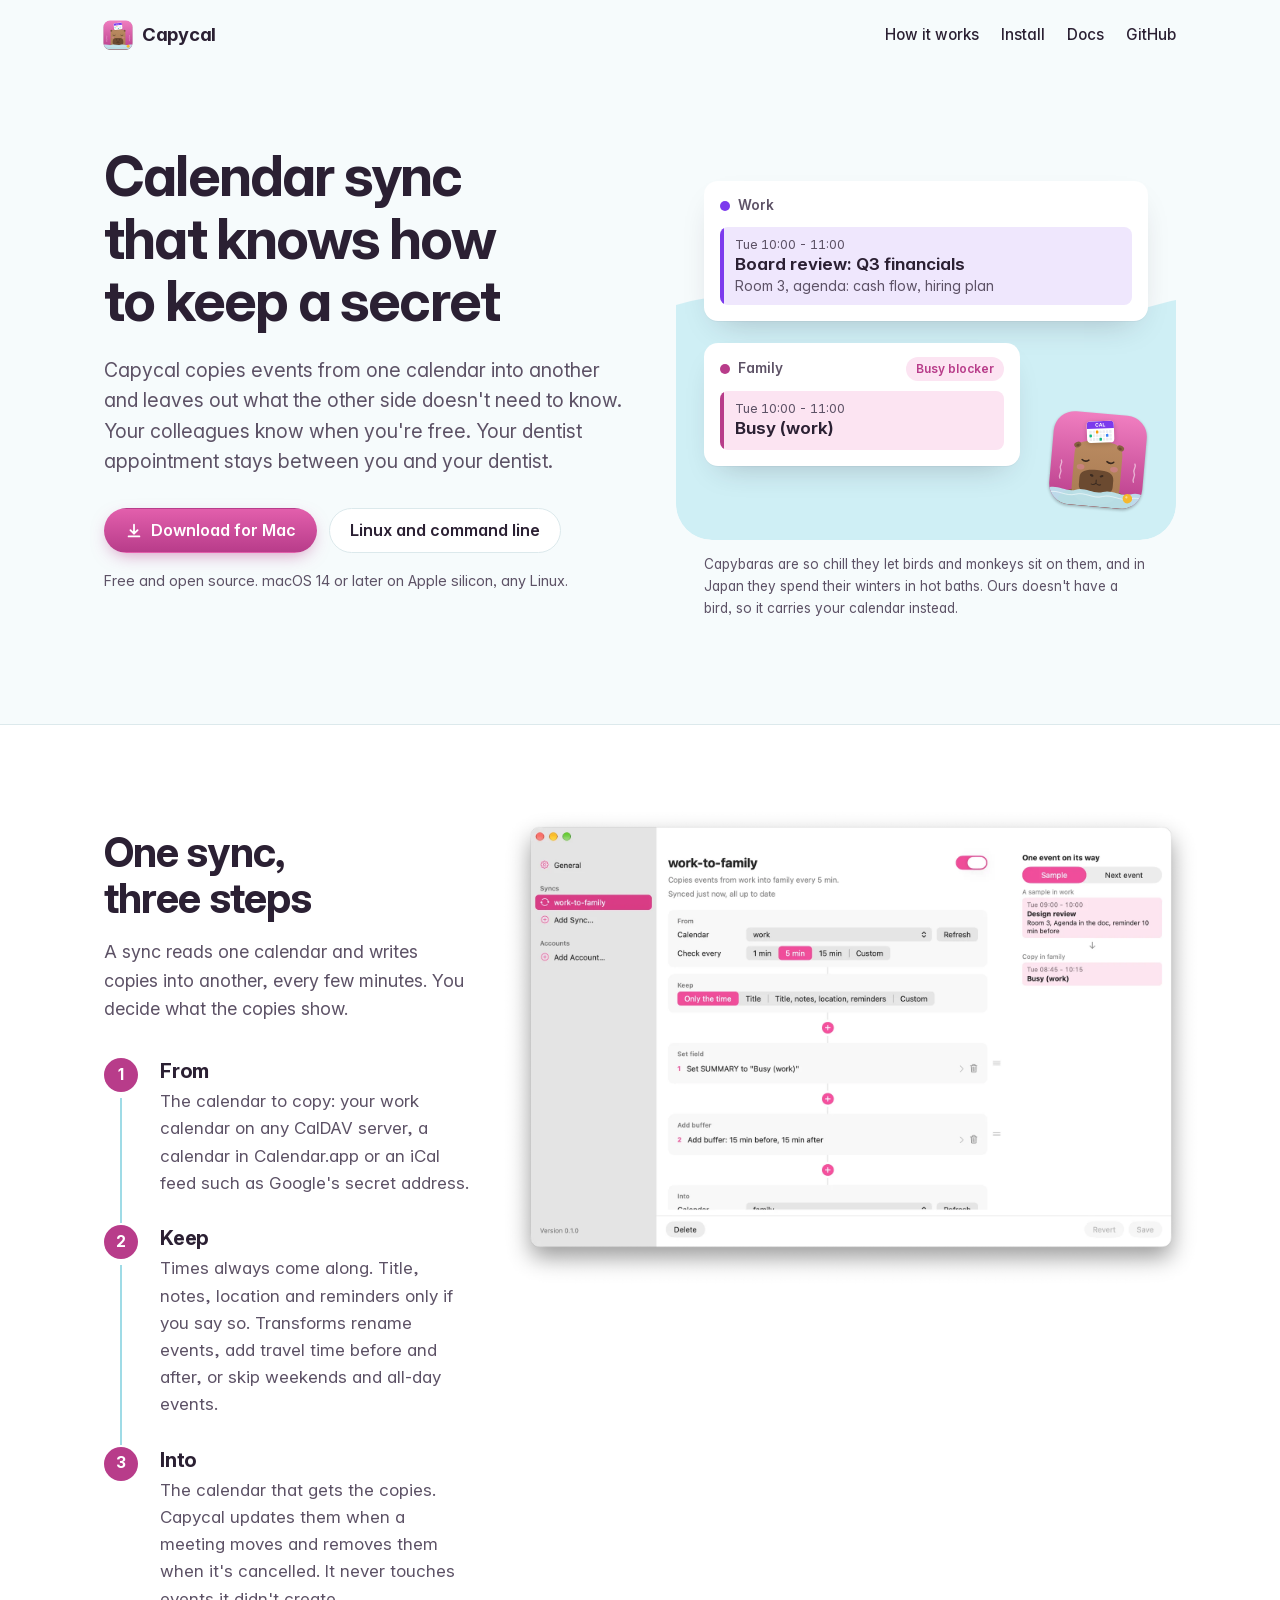
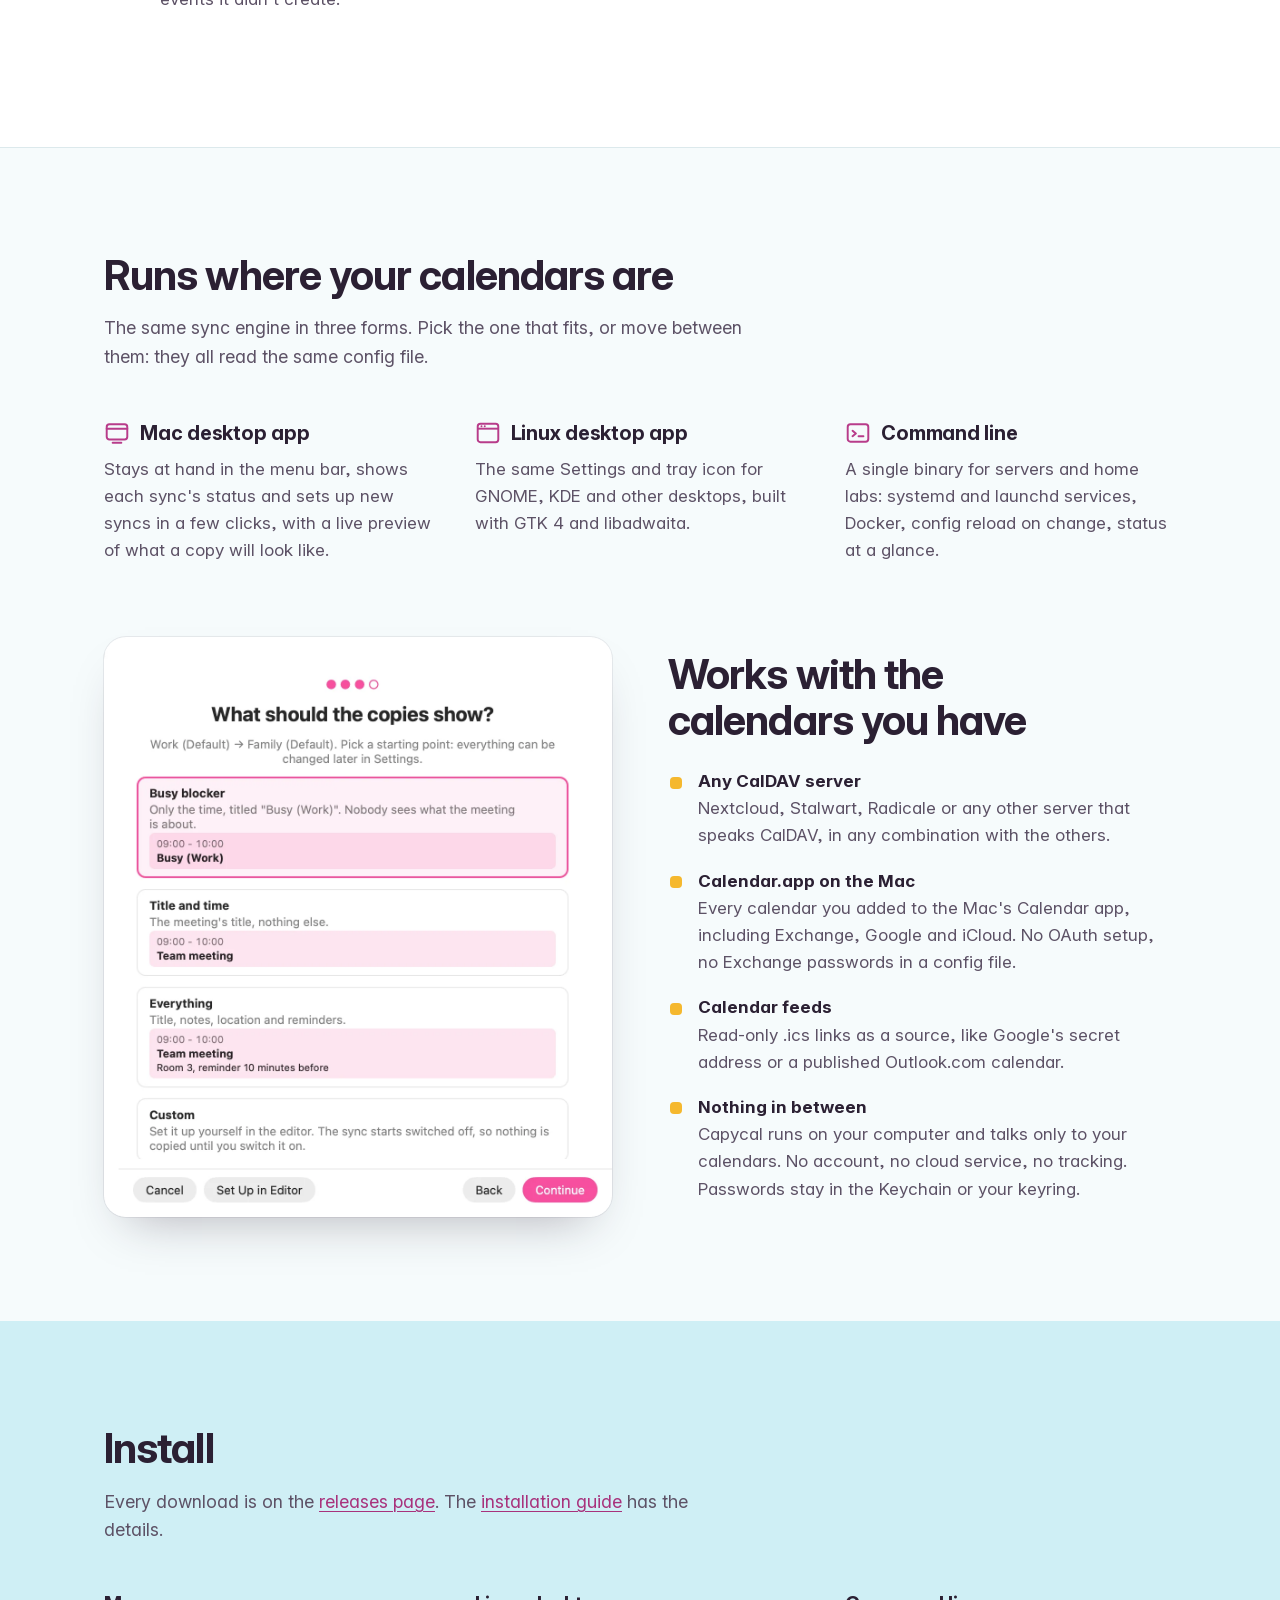
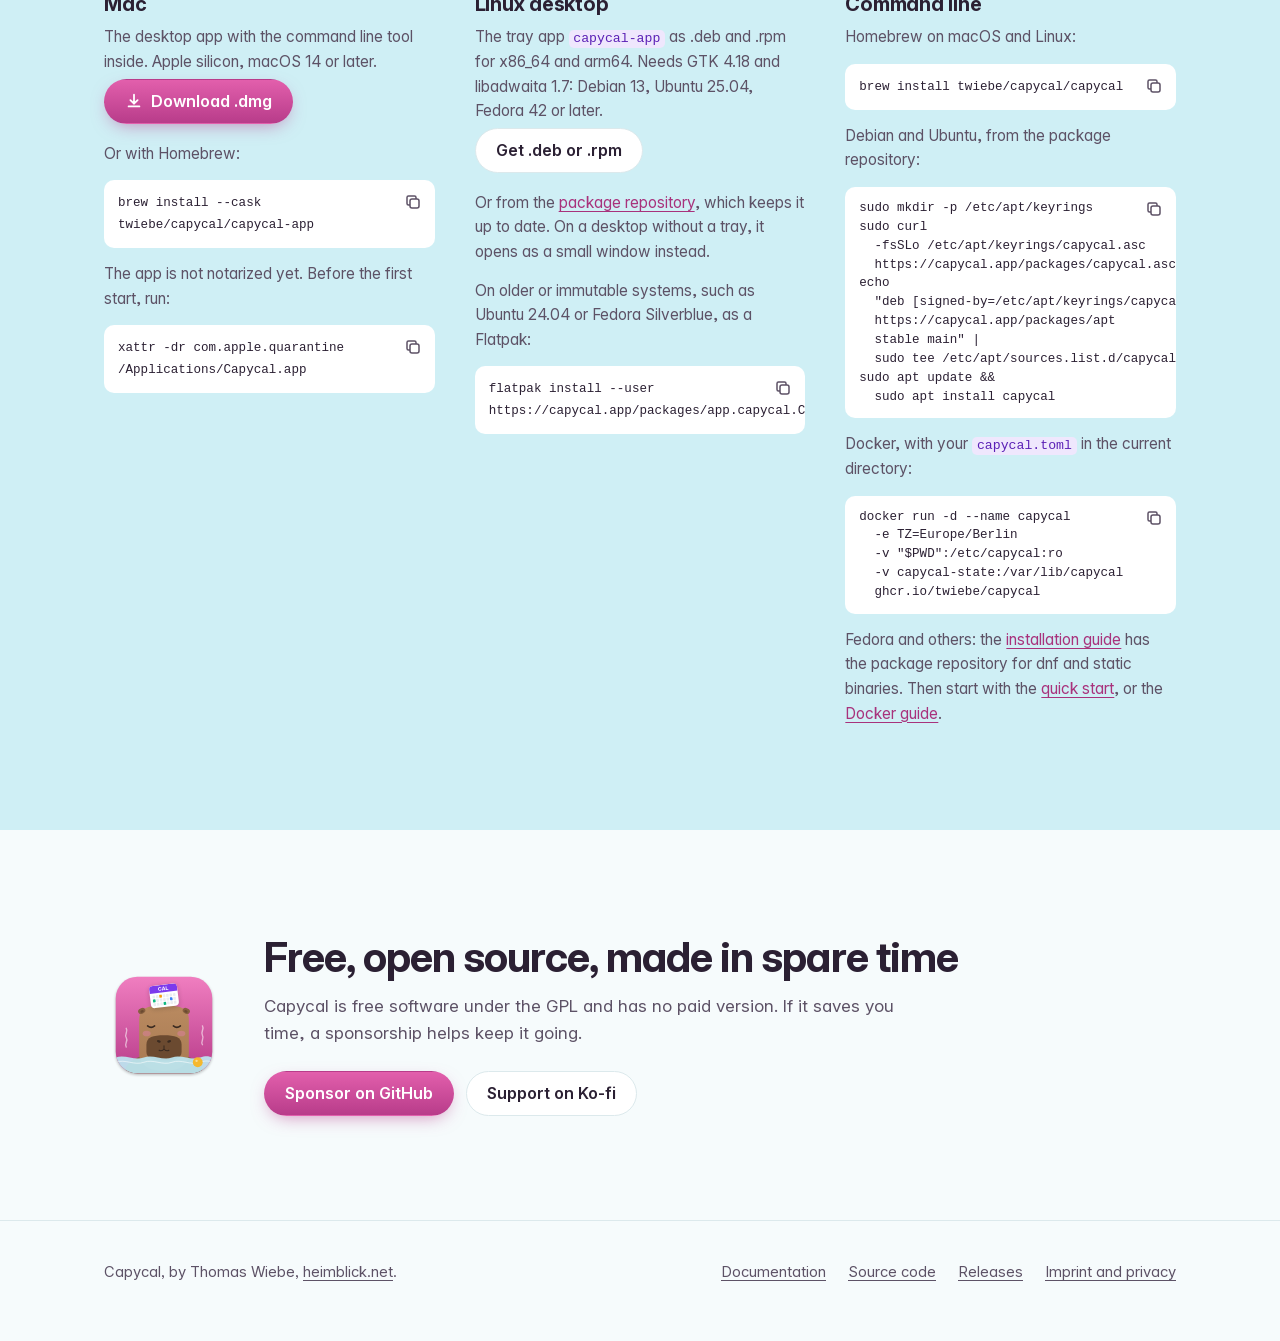
==== commit 1cd0e785: "Let the capybara's caption end on the missing bird Co-Authored-By: Claude Opus 5.5 <noreply@anthropi" ====
--- a/index.html
+++ b/index.html
@@ -74,7 +74,7 @@
           </div>
         </div>
       </div>
-      <p class="spring-note">Capybaras let birds and monkeys sit on them, and in Japan they spend winters in hot baths. Ours carries your calendar and doesn't tell anyone what's in it.</p>
+      <p class="spring-note">Capybaras are so chill they let birds and monkeys sit on them, and in Japan they spend their winters in hot baths. Ours doesn't have a bird, so it carries your calendar instead.</p>
       </div>
     </div>
   </section>
